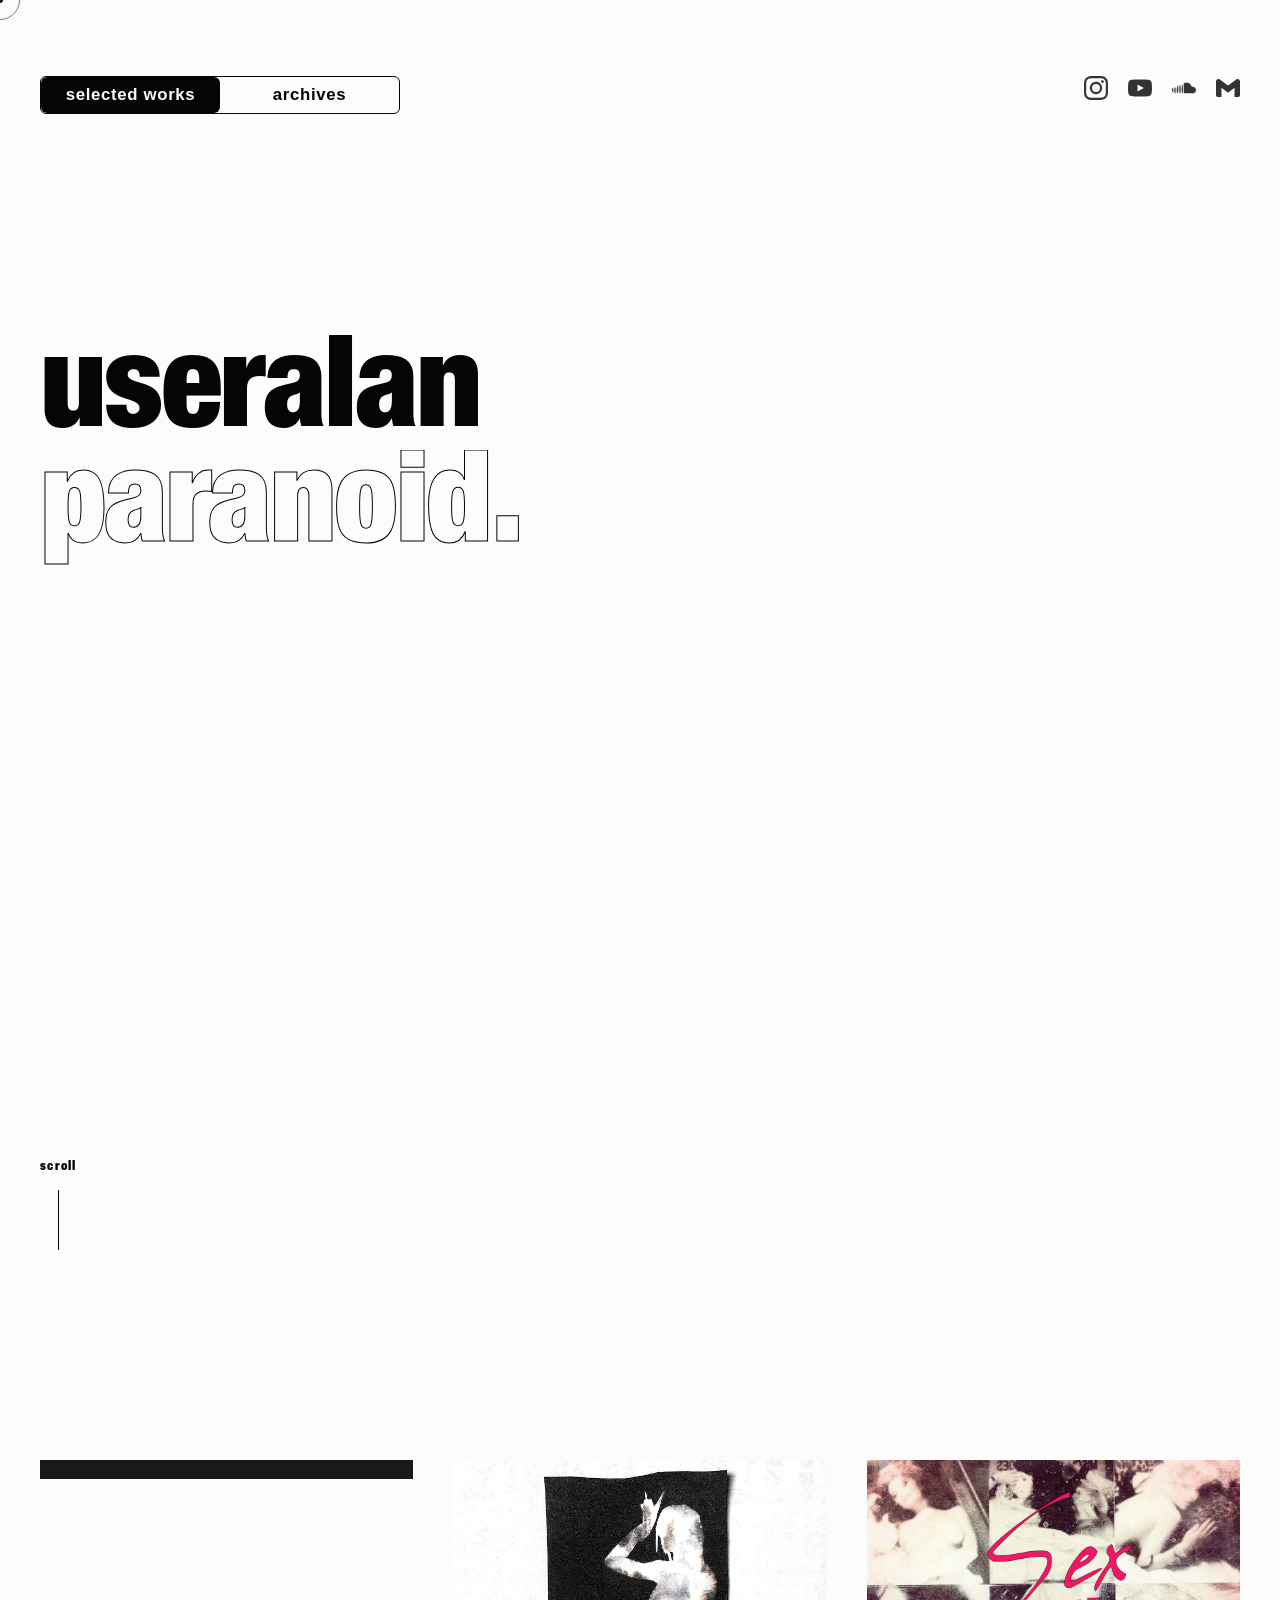
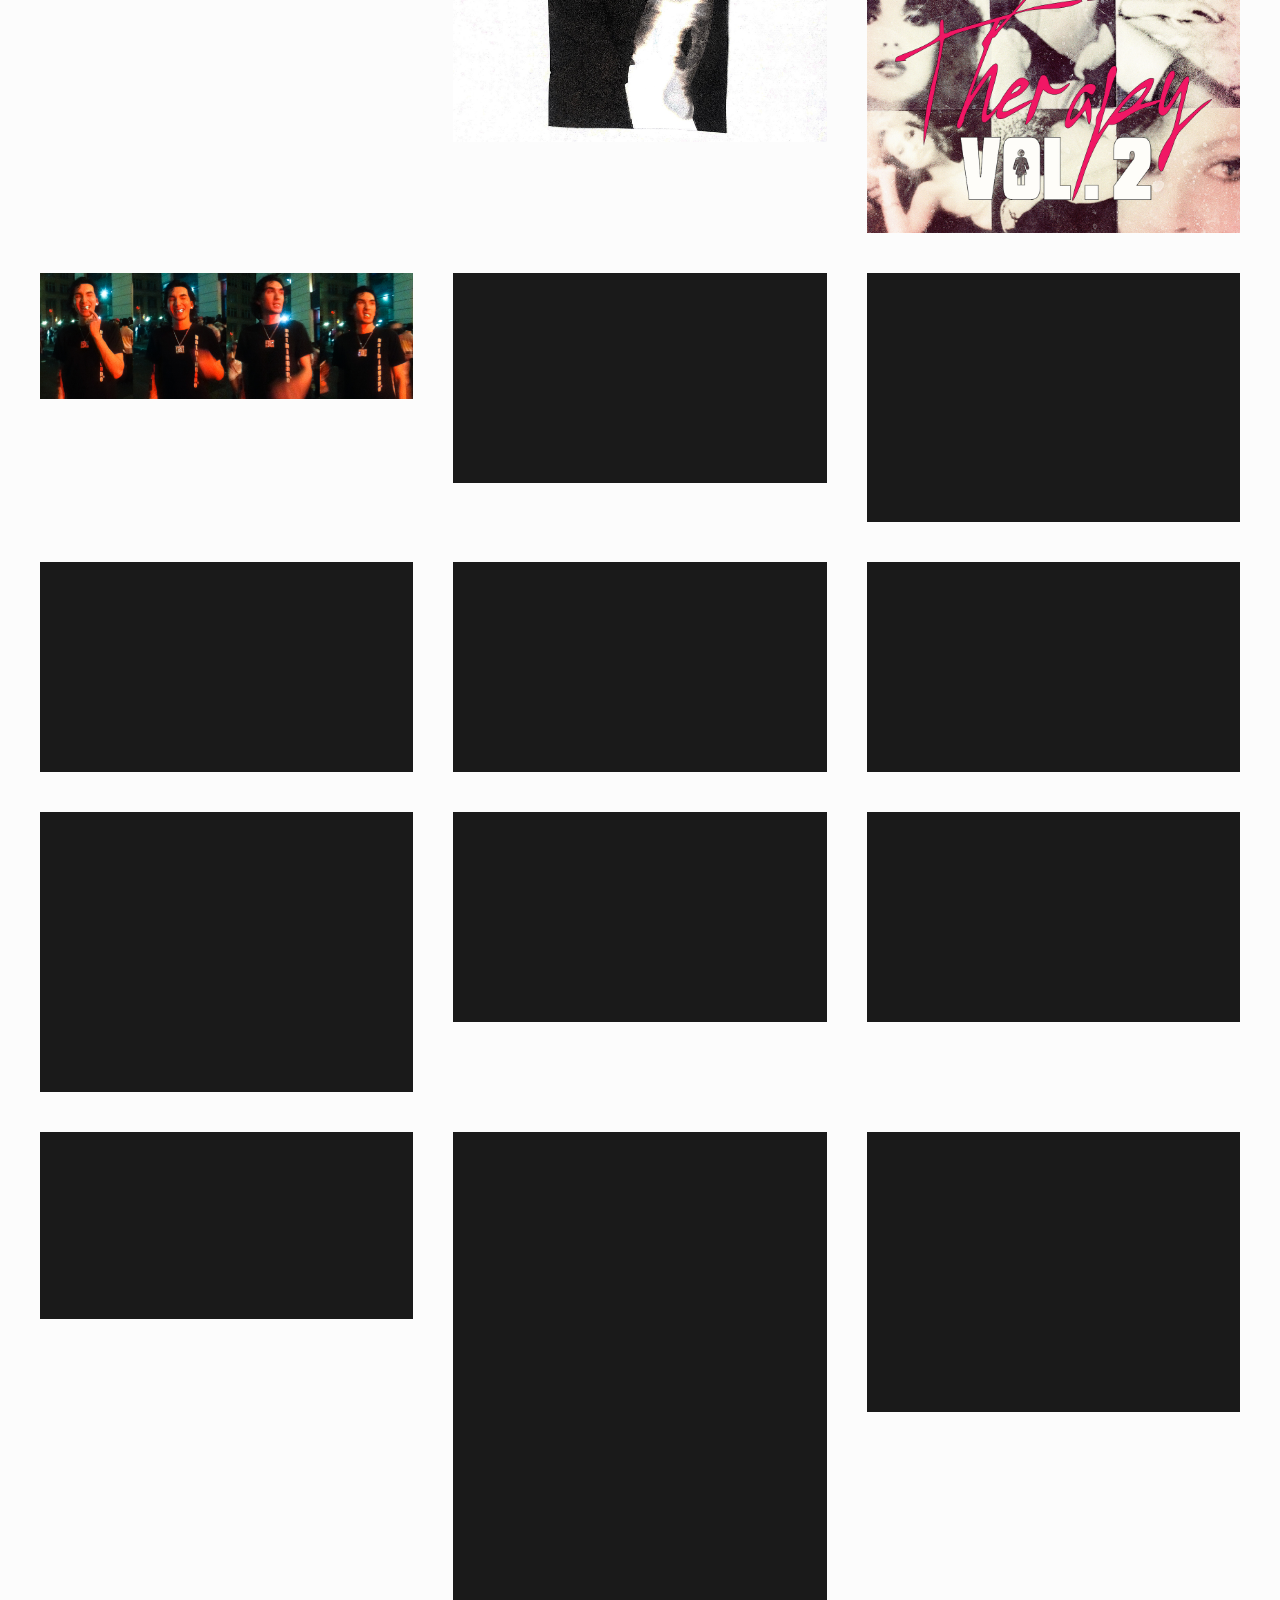
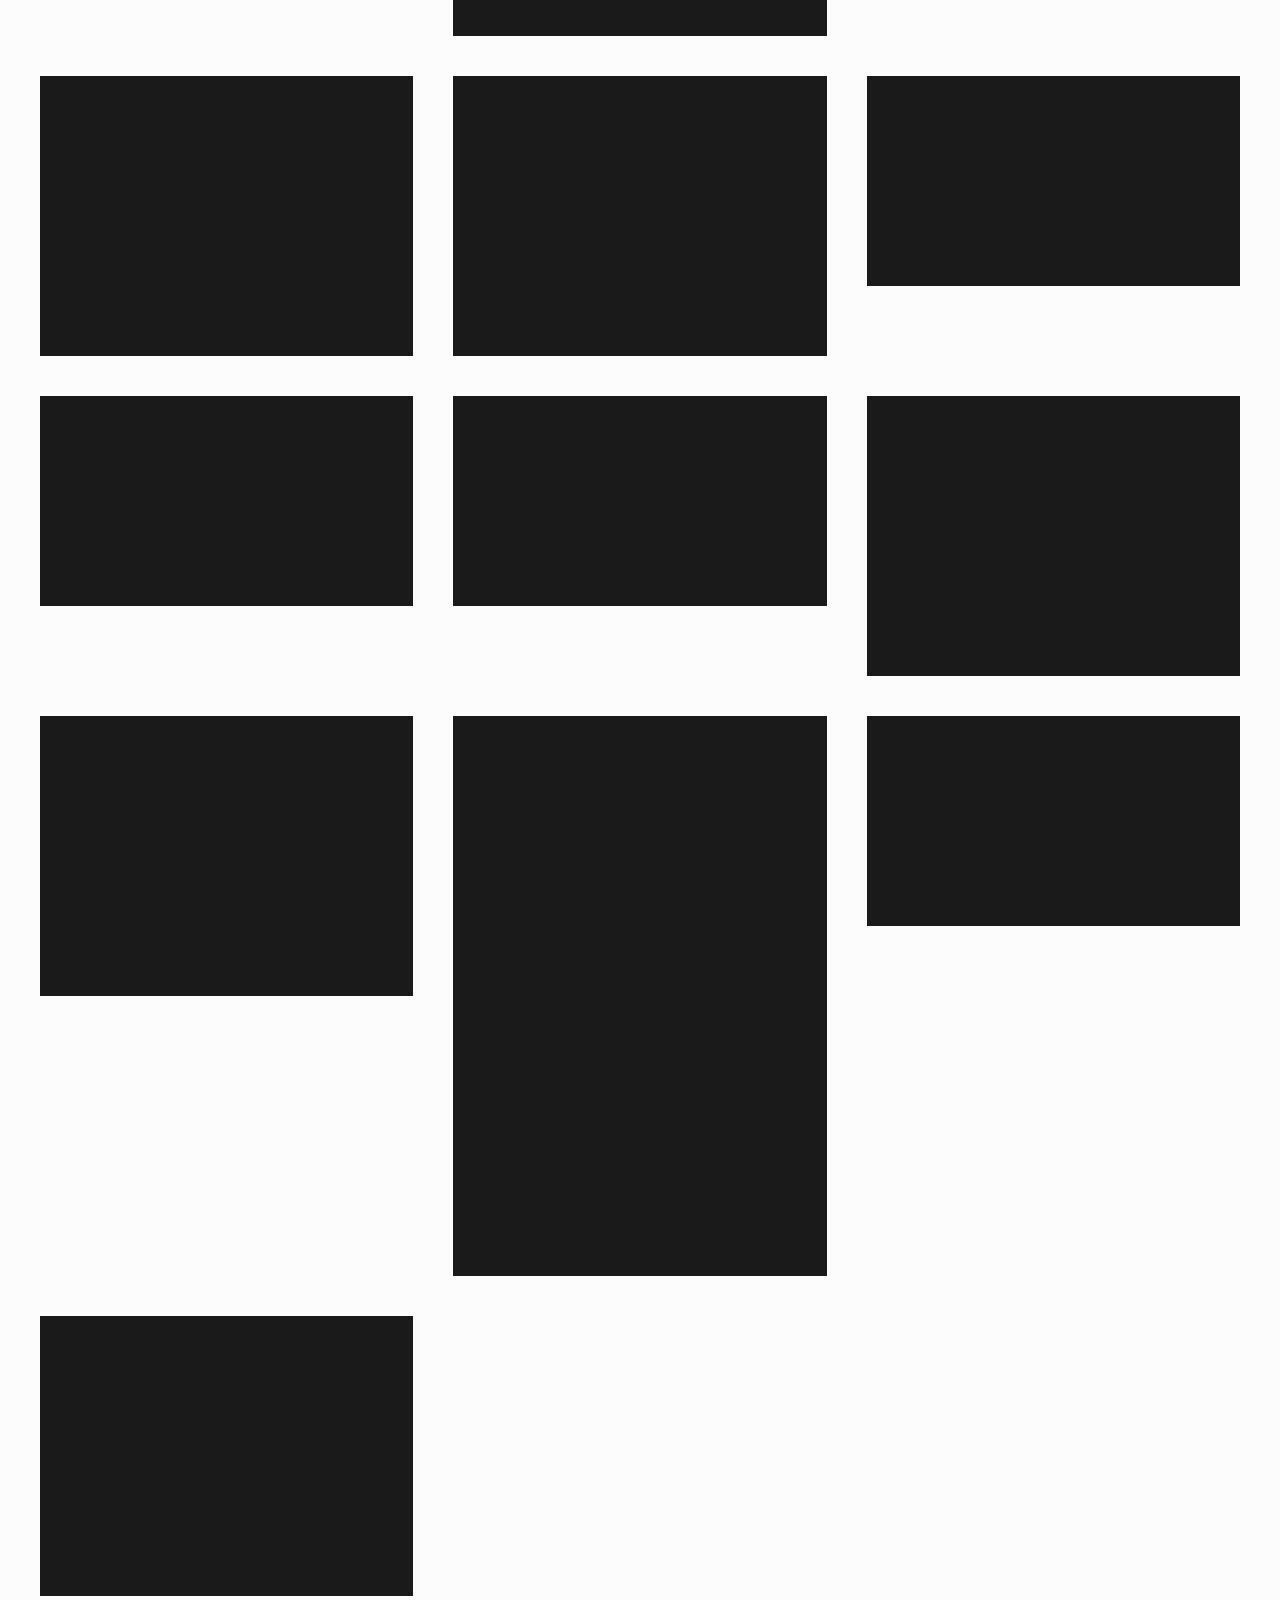
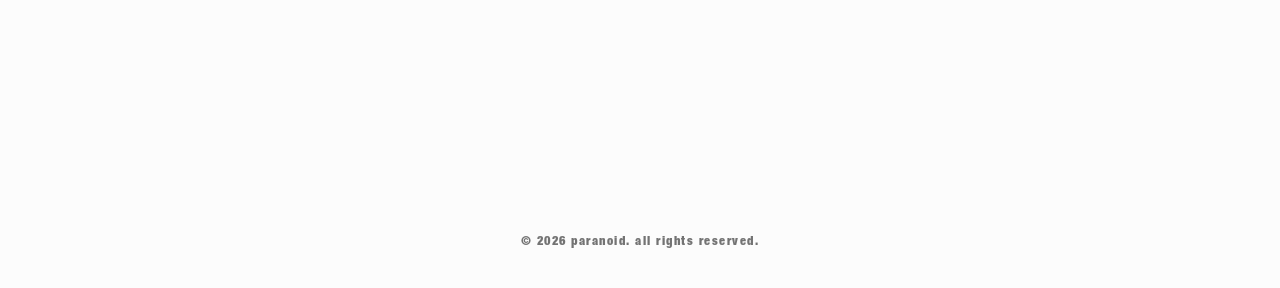
==== index.html @ 195043a7 "Update cover image" ====
<!DOCTYPE html>
<html lang="en">

<head>
    <meta charset="UTF-8">
    <meta name="viewport" content="width=device-width, initial-scale=1.0">
    <title>imsoparanoid</title>
    <meta name="description" content="Portfolio of useralan. Creative Company Paranoid. Directing & Cinematography.">
    <link rel="canonical" href="https://imsoparanoid.com/">
    <meta property="og:type" content="website">
    <meta property="og:url" content="https://imsoparanoid.com/">
    <meta property="og:title" content="imsoparanoid">
    <meta property="og:description" content="Portfolio of useralan. Creative Company Paranoid. Directing & Cinematography.">
    <meta property="og:image" content="https://imsoparanoid.com/assets/images/social-preview.png">
    <meta property="og:image:secure_url" content="https://imsoparanoid.com/assets/images/social-preview.png">
    <meta property="og:image:type" content="image/png">
    <meta property="og:image:width" content="1200">
    <meta property="og:image:height" content="630">
    <meta property="og:site_name" content="imsoparanoid">
    <meta name="twitter:card" content="summary_large_image">
    <meta name="twitter:title" content="imsoparanoid">
    <meta name="twitter:description" content="Portfolio of useralan. Creative Company Paranoid. Directing & Cinematography.">
    <meta name="twitter:image" content="https://imsoparanoid.com/assets/images/social-preview.png">
    <link rel="icon" type="image/png" href="assets/icons/favicon.png">

    <!-- Performance Preconnects -->
    <link rel="preconnect" href="https://www.youtube.com">
    <link rel="preconnect" href="https://s.ytimg.com">

    <!-- CSS -->
    <link rel="stylesheet" href="css/main.css?v=9">
    <link rel="stylesheet" href="css/grid.css?v=22">
    <link rel="stylesheet" href="css/components.css?v=16">
</head>

<body class="is-loading">
    <div class="cursor-dot"></div>
    <div class="cursor-outline"></div>

    <!-- Social Links (Top Right) -->
    <div class="social-links">
        <a href="https://www.instagram.com/useralaann/" target="_blank" rel="noopener noreferrer"
            aria-label="Instagram">
            <img src="assets/icons/instagram.svg" alt="Instagram">
        </a>
        <a href="https://www.youtube.com/@useralan" target="_blank" rel="noopener noreferrer" aria-label="YouTube">
            <img src="assets/icons/youtube.svg" alt="YouTube">
        </a>
        <a href="https://soundcloud.com/useralanonline" target="_blank" rel="noopener noreferrer"
            aria-label="SoundCloud">
            <img src="assets/icons/soundcloud.svg" alt="SoundCloud">
        </a>
        <a href="mailto:useralanonline@gmail.com" aria-label="Email">
            <img src="assets/icons/gmail.svg" alt="Email">
        </a>
    </div>

    <nav class="page-switch" aria-label="Page switch">
        <a class="is-active" href="index.html">selected works</a>
        <a href="archives.html">archives</a>
    </nav>

    <div id="app" class="spa-container">
        <!-- Single Page Content -->
        <main class="page view-home">
            <section class="hero-section">
                <div class="hero-content">
                    <h1 class="stark-headline hero-state-original hero-reveal" aria-label="useralan paranoid.">
                        <span class="hero-reveal-line" style="--reveal-delay: 0ms;">
                            <span class="hero-reveal-word">useralan</span>
                        </span><br><span class="hero-reveal-line" style="--reveal-delay: 95ms;">
                            <span class="hero-reveal-word outlined-text">paranoid.</span>
                        </span>
                    </h1>
                    <h1 class="stark-headline hero-state-scrolled" aria-hidden="true">
                        <span class="hero-reveal-line" style="--reveal-delay: 0ms;">
                            <span class="hero-reveal-word outlined-text">useralan</span>
                        </span><br><span class="hero-reveal-line" style="--reveal-delay: 95ms;">
                            <span class="hero-reveal-word">paranoid.</span>
                        </span>
                    </h1>
                </div>
                <!-- Scroll indicator points downwards exactly to where the gallery starts -->
                <div class="scroll-indicator">
                    <span>scroll</span>
                    <div class="line"></div>
                </div>
            </section>

            <!-- Directly embedded portfolio grid - NO ROUTING -->
            <section class="portfolio-section" style="padding-top: 10vh;">
                <div class="avant-garde-grid">
                    <!-- Super Wide (3:1 - 2:1) -->
                    <div class="grid-item">
                        <div class="media-container"><img src="assets/images/DOM.jpg" alt="DOM" loading="lazy"></div>
                    </div>
                    <div class="grid-item">
                        <div class="media-container"><img src="assets/images/banner.jpg" alt="Banner" loading="lazy">
                        </div>
                    </div>

                    <!-- Widescreen (16:9) -->
                    <div class="grid-item">
                        <div class="media-container">
                            <div class="iframe-wrapper">
                                <div class="youtube-player" data-video-id="CcMjt-MftwM"></div>
                            </div>
                        </div>
                    </div>
                    <div class="grid-item">
                        <div class="media-container">
                            <div class="iframe-wrapper">
                                <div class="youtube-player" data-video-id="E4wYedJArTs"></div>
                            </div>
                        </div>
                    </div>
                    <div class="grid-item">
                        <div class="media-container">
                            <div class="iframe-wrapper">
                                <div class="youtube-player" data-video-id="LZ3vtNFWe80"></div>
                            </div>
                        </div>
                    </div>
                    <div class="grid-item">
                        <div class="media-container">
                            <div class="iframe-wrapper">
                                <div class="youtube-player" data-video-id="Hz4quBedTrM"></div>
                            </div>
                        </div>
                    </div>

                    <div class="grid-item">
                        <div class="media-container">
                            <div class="iframe-wrapper">
                                <div class="youtube-player" data-video-id="-Nxxco2hg84"></div>
                            </div>
                        </div>
                    </div>
                    <div class="grid-item">
                        <div class="media-container">
                            <div class="iframe-wrapper">
                                <div class="youtube-player" data-video-id="XNOi3JwnqVU"></div>
                            </div>
                        </div>
                    </div>
                    <div class="grid-item">
                        <div class="media-container">
                            <div class="iframe-wrapper">
                                <div class="youtube-player" data-video-id="5CR7j_vcZos"></div>
                            </div>
                        </div>
                    </div>
                    <div class="grid-item">
                        <div class="media-container">
                            <div class="iframe-wrapper">
                                <div class="youtube-player" data-video-id="8odmQFJetTA"></div>
                            </div>
                        </div>
                    </div>
                    <div class="grid-item">
                        <div class="media-container"><img src="assets/images/fewfw.jpg" alt="fewfw" loading="lazy">
                        </div>
                    </div>
                    <div class="grid-item">
                        <div class="media-container"><img src="assets/images/hitaltfinal1440.jpg" alt="hitalt final"
                                loading="lazy"></div>
                    </div>
                    <div class="grid-item">
                        <div class="media-container"><img src="assets/images/rt34t.jpg" alt="rt34t" loading="lazy">
                        </div>
                    </div>
                    <div class="grid-item">
                        <div class="media-container"><img src="assets/images/ujhjkn.jpg" alt="ujhjkn" loading="lazy">
                        </div>
                    </div>

                    <!-- Standard Photography (3:2 - 4:3) -->
                    <div class="grid-item">
                        <div class="media-container"><img src="assets/images/mosh.jpg" alt="Mosh" loading="lazy"></div>
                    </div>
                    <div class="grid-item">
                        <div class="media-container"><img src="assets/images/2021-11-05 16.30.09.jpeg" alt="2021"
                                loading="lazy"></div>
                    </div>

                    <!-- 4:3 Block -->
                    <div class="grid-item">
                        <div class="media-container"><img src="assets/images/ban1.jpg" alt="ban1" loading="lazy"></div>
                    </div>
                    <div class="grid-item">
                        <div class="media-container"><img src="assets/images/lancey-altnotext.jpg" alt="lancey"
                                loading="lazy"></div>
                    </div>
                    <div class="grid-item">
                        <div class="media-container"><img src="assets/images/lancey2fix.jpg" alt="lancey2"
                                loading="lazy"></div>
                    </div>
                    <div class="grid-item">
                        <div class="media-container"><img src="assets/images/para.00_00_21_39.Still003.jpg" alt="para"
                                loading="lazy"></div>
                    </div>
                    <div class="grid-item">
                        <div class="media-container"><img src="assets/images/paranoid-final-still.jpg"
                                alt="paranoid final" loading="lazy"></div>
                    </div>

                    <!-- Square (1:1) -->
                    <div class="grid-item">
                        <div class="media-container"><img src="assets/images/finalsextherapycover.jpg" alt="cover"
                                loading="lazy"></div>
                    </div>
                    <div class="grid-item">
                        <div class="media-container"><img src="assets/images/lancey.jpg" alt="lancey"
                                loading="lazy"></div>
                    </div>
                    <div class="grid-item">
                        <div class="media-container"><img src="assets/images/cover.png" alt="final cover"
                                loading="lazy"></div>
                    </div>
                    <div class="grid-item">
                        <div class="media-container"><img src="assets/images/33.png" alt="selected work 33"
                                loading="lazy"></div>
                    </div>
                </div>
            </section>

            <footer class="site-footer">
                <p>&copy; 2026 paranoid. all rights reserved.</p>
            </footer>
        </main>

        <!-- Fullscreen Image Lightbox -->
        <div class="lightbox" id="imageLightbox">
            <button class="lightbox-close" aria-label="Close fullscreen image">close</button>
            <button class="lightbox-nav lightbox-prev" aria-label="Previous image">prev</button>
            <button class="lightbox-nav lightbox-next" aria-label="Next image">next</button>

            <div class="lightbox-content">
                <img src="" alt="Fullscreen image preview" id="lightboxImage">
                <div class="lightbox-video" id="lightboxVideoWrapper" aria-label="Fullscreen video preview">
                    <iframe id="lightboxVideo" title="Fullscreen video preview"
                        allow="autoplay; encrypted-media; picture-in-picture; fullscreen" allowfullscreen></iframe>
                </div>
            </div>
        </div>
    </div>

    <!-- JS -->
    <script src="js/main.js?v=18" defer></script>
</body>

</html>
---- css/main.css ----
/* ==========================================================================
   Global Variables & Reset
   ========================================================================== */

@font-face {
    font-family: 'HelveticaNeue BlackCond';
    src: url('../assets/fonts/Helvetica Neue 97 Black Condensed.otf') format('opentype');
    font-weight: 900;
    font-style: normal;
    font-display: swap;
}

:root {
    /* Monochrome Palette (Inverted) */
    --clr-black: #fcfcfc;
    --clr-white: #050505;
    --clr-grey-dark: #e0e0e0;
    --clr-grey-light: #1a1a1a;

    /* Typography */
    --font-primary: 'HelveticaNeue BlackCond', 'Helvetica Neue Black Condensed', 'Helvetica Neue', Helvetica, Arial, sans-serif;


    /* Spacing */
    --space-sm: 1rem;
    --space-md: 2.5rem;
    --space-lg: 5rem;
    --space-xl: 10rem;

    /* Transitions */
    --transition-fast: 0.2s cubic-bezier(0.16, 1, 0.3, 1);
    --transition-smooth: 0.6s cubic-bezier(0.16, 1, 0.3, 1);
    --transition-cinematic: 1.2s cubic-bezier(0.2, 0, 0, 1);
}

* {
    margin: 0;
    padding: 0;
    box-sizing: border-box;
}

/* Custom Cursor (hidden on touch) */
body {
    background-color: var(--clr-black);
    color: var(--clr-white);
    font-family: var(--font-primary);
    -webkit-font-smoothing: antialiased;
    -moz-osx-font-smoothing: grayscale;
    overflow-x: hidden;
    cursor: none;
    /* Custom cursor */
}

@media (hover: none) and (pointer: coarse) {
    body {
        cursor: auto;
    }
}

/* Typography Base */
h1,
h2,
h3,
h4,
h5,
h6 {
    font-weight: 700;
    line-height: 1.1;
    text-transform: lowercase;
    letter-spacing: -0.02em;
}

p {
    font-weight: 300;
    line-height: 1.6;
    letter-spacing: 0.01em;
}

a {
    color: inherit;
    text-decoration: none;
    cursor: none;
}

/* Selection */
::selection {
    background: var(--clr-white);
    color: var(--clr-black);
}

/* Utilities */
.stark-headline {
    font-size: clamp(3rem, 10vw, 12rem);
    line-height: 0.9;
}

.outlined-text {
    -webkit-text-fill-color: transparent;
    -webkit-text-stroke: 1px currentColor;
    color: inherit; /* Ensures currentColor takes from parent */
    transition: -webkit-text-fill-color 0.8s ease, -webkit-text-stroke 0.8s ease;
}

/* Custom Cursor Elements */
.cursor-dot,
.cursor-outline {
    position: fixed;
    top: 0;
    left: 0;
    border-radius: 50%;
    transform: translate(-50%, -50%);
    pointer-events: none;
    z-index: 9999;
}

.cursor-dot {
    width: 6px;
    height: 6px;
    background-color: var(--clr-white);
    transition: transform var(--transition-fast);
}

.cursor-outline {
    width: 40px;
    height: 40px;
    border: 1px solid rgba(5, 5, 5, 0.5);
    /* Semi-transparent black */
    transition: width var(--transition-fast), height var(--transition-fast), background-color var(--transition-fast);
}

.cursor-outline.hovering {
    width: 60px;
    height: 60px;
    background-color: rgba(5, 5, 5, 0.1);
    border-color: transparent;
}

.cursor-dot.video-hovering {
    background-color: #fcfcfc;
}

.cursor-outline.video-hovering {
    border-color: rgba(252, 252, 252, 0.8);
    background-color: rgba(252, 252, 252, 0.08);
}

@media (hover: none) and (pointer: coarse) {

    .cursor-dot,
    .cursor-outline {
        display: none;
    }
}
---- css/grid.css ----
/* ==========================================================================
   CSS Grid & Layout - Avant-Garde Structure
   ========================================================================== */

.page {
    width: 100vw;
    min-height: 100vh;
    padding: var(--space-md);
}

/* Even Grid Layout for Projects */
.avant-garde-grid {
    display: grid;
    grid-template-columns: 1fr;
    gap: var(--space-md);
    padding: var(--space-lg) 0;
}

@media (min-width: 768px) {
    .avant-garde-grid {
        grid-template-columns: repeat(2, 1fr);
        gap: var(--space-md);
        padding: var(--space-xl) 0;
        align-items: start;
    }
}

@media (min-width: 1200px) {
    .avant-garde-grid {
        grid-template-columns: repeat(3, 1fr);
    }
}

/* Ensure images fit within their grid cells while maintaining aspect ratios */
.grid-item {
    width: 100%;
    display: flex;
    align-items: flex-start;
    justify-content: center;
}


/* Hero Section */
.hero-section {
    min-height: 130vh;
    display: flex;
    flex-direction: column;
    justify-content: flex-start;
    position: relative;
}

.hero-content {
    z-index: 10;
    width: max-content;
    position: sticky; /* Context for absolute positioning of children */
    top: 50%;
    transform: translateY(-50%);
    --hero-scroll-progress: 0;
}

.hero-state-original {
    opacity: calc(1 - var(--hero-scroll-progress));
    will-change: opacity;
}

.hero-state-scrolled {
    position: absolute;
    top: 0;
    left: 0;
    opacity: var(--hero-scroll-progress);
    will-change: opacity;
}

.hero-reveal-line {
    display: inline-block;
    overflow: hidden;
    vertical-align: bottom;
    padding-bottom: 0.18em;
    margin-bottom: -0.18em;
}

.hero-reveal-word {
    display: inline-block;
    transform: translateY(112%);
    will-change: transform;
}

.hero-content.is-hero-revealed .hero-reveal-word {
    animation: heroMaskedReveal 0.9s cubic-bezier(0.16, 1, 0.3, 1) var(--reveal-delay, 0ms) both;
}

@keyframes heroMaskedReveal {
    from {
        transform: translateY(112%);
    }

    to {
        transform: translateY(0);
    }
}

@media (prefers-reduced-motion: reduce) {
    .hero-reveal-word {
        transform: translateY(0);
    }

    .hero-content.is-hero-revealed .hero-reveal-word {
        animation: none;
    }

}

.scroll-indicator {
    position: absolute;
    bottom: -2.5rem;
    left: 0;
    display: flex;
    flex-direction: column;
    align-items: center;
    gap: 1rem;
    font-size: 0.8rem;
    text-transform: lowercase;
    letter-spacing: 0.1em;
}

.scroll-indicator .line {
    width: 1px;
    height: 60px;
    background: var(--clr-white);
    transform-origin: top;
    animation: scrollLine 2s cubic-bezier(0.16, 1, 0.3, 1) infinite;
}

@media (max-width: 767px) {
    .scroll-indicator {
        display: none;
    }
}

@keyframes scrollLine {
    0% {
        transform: scaleY(0);
        transform-origin: top;
    }

    50% {
        transform: scaleY(1);
        transform-origin: top;
    }

    50.1% {
        transform: scaleY(1);
        transform-origin: bottom;
    }

    100% {
        transform: scaleY(0);
        transform-origin: bottom;
    }
}
---- css/components.css ----
/* ==========================================================================
   Components: Media Elements & Interactive Modules
   ========================================================================== */

/* Social Links */
.social-links {
    position: absolute;
    top: calc(60px + 1rem);
    /* Match the height of the 60px scroll line + gap */
    right: var(--space-md);
    display: flex;
    gap: 1.25rem;
    z-index: 100;
}

.social-links a {
    display: block;
    width: 20px;
    height: 20px;
    opacity: 0.8;
    transition: opacity var(--transition-fast), transform var(--transition-fast);
}

.social-links a:hover {
    opacity: 1;
    transform: scale(1.1);
}

.social-links img {
    width: 100%;
    height: 100%;
    display: block;
}

@media (min-width: 768px) {
    .social-links {
        top: calc(60px + 1rem);
        right: var(--space-md);
        gap: 1.25rem;
    }

    .social-links a {
        width: 24px;
        height: 24px;
    }
}

.page-switch {
    position: absolute;
    top: calc(60px + 1rem);
    left: var(--space-md);
    z-index: 100;
    display: grid;
    grid-template-columns: 1fr 1fr;
    width: min(72vw, 360px);
    border: 1px solid currentColor;
    border-radius: 6px;
    color: var(--clr-white);
    font-family: 'Helvetica Neue', Helvetica, Arial, sans-serif;
    font-weight: 700;
    font-size: clamp(0.82rem, 2.2vw, 1.05rem);
    letter-spacing: 0.04em;
    line-height: 1.1;
    text-transform: lowercase;
    isolation: isolate;
    position: absolute;
    overflow: hidden;
}

.page-switch::before {
    content: '';
    position: absolute;
    top: 0;
    bottom: 0;
    left: 0;
    width: 50%;
    background: var(--clr-white);
    border-radius: inherit;
    z-index: -1;
    transition: transform var(--transition-smooth);
}

.page-switch.is-archives::before,
.page-switch.is-switching-to-archives::before {
    transform: translateX(100%);
}

.page-switch.is-switching-to-selected::before {
    transform: translateX(0);
}

.page-switch a {
    display: flex;
    align-items: center;
    justify-content: center;
    min-height: 34px;
    padding: 0.55rem 0.75rem;
    color: var(--clr-white);
    text-align: center;
    transition: color var(--transition-fast), opacity var(--transition-fast);
}

.page-switch a:hover {
    opacity: 0.72;
}

.page-switch a.is-active {
    color: var(--clr-black);
}

@media (max-width: 767px) {
    .social-links {
        top: calc(60px + 0.75rem);
        right: var(--space-sm);
        gap: 0.65rem;
    }

    .social-links a {
        width: 17px;
        height: 17px;
    }

    .page-switch {
        top: calc(60px + 0.75rem);
        left: var(--space-sm);
        width: min(56vw, 220px);
        font-size: 0.68rem;
    }

    .page-switch a {
        min-height: 28px;
        padding: 0.42rem 0.42rem;
    }
}

.empty-page {
    min-height: calc(100vh - (var(--space-md) * 2));
}

.archive-section {
    padding-top: 22vh;
}

.archive-grid {
    columns: 1;
    column-gap: var(--space-md);
}

.archive-item {
    break-inside: avoid;
    margin: 0 0 var(--space-md);
}

.archive-item .media-container {
    aspect-ratio: 20 / 27;
}

.archive-item .media-container img {
    opacity: 1;
    transform: none;
}

@media (min-width: 768px) {
    .archive-grid {
        columns: 2;
    }
}

@media (min-width: 1200px) {
    .archive-grid {
        columns: 3;
    }
}

/* Media Containers (Lazy Loading Images & Video) */
.media-container {
    width: 100%;
    position: relative;
    overflow: hidden;
    background-color: var(--clr-grey-light);
}

.media-container img,
.media-container video,
.media-container iframe {
    width: 100%;
    height: auto;
    object-fit: cover;
    display: block;
    transform: scale(1.05);
    /* Slight scale for parallax/reveal effect */
    transition: transform var(--transition-cinematic), opacity var(--transition-smooth);
    opacity: 0;
}

.media-container.is-loaded img,
.media-container.is-loaded video,
.media-container.is-loaded iframe {
    opacity: 1;
    transform: scale(1);
}

.media-container.is-loaded:hover img,
.media-container.is-loaded:hover video {
    transform: scale(1.08);
}

.media-container.is-loaded:hover iframe {
    transform: scale(1.04);
}

.iframe-wrapper {
    position: relative;
    width: 100%;
    padding-bottom: 56.25%;
    /* 16:9 Aspect Ratio */
    height: 0;
    cursor: zoom-in;
}

.iframe-wrapper iframe {
    position: absolute;
    top: 0;
    left: 0;
    width: 100% !important;
    height: 100% !important;
    border: 0;
    pointer-events: none;
    /* Blocks native YouTube clicking/pausing/UI overlays completely */
}

/* Fullscreen Image Lightbox */
.lightbox {
    position: fixed;
    top: 0;
    left: 0;
    width: 100vw;
    height: 100vh;
    background-color: rgba(5, 5, 5, 0.95);
    z-index: 1000;
    display: flex;
    justify-content: center;
    align-items: center;
    opacity: 0;
    visibility: hidden;
    transition: opacity var(--transition-smooth), visibility var(--transition-smooth);
    cursor: zoom-out;
    /* Indicate it can be closed by clicking */
    --lightbox-control-color: #fcfcfc;
}

.lightbox.is-active {
    opacity: 1;
    visibility: visible;
}

.lightbox-content {
    max-width: 90vw;
    max-height: 90vh;
    position: relative;
    transform: scale(0.95);
    transition: transform var(--transition-smooth);
}

.lightbox.is-active .lightbox-content {
    transform: scale(1);
}

.lightbox-content img {
    max-width: 100%;
    max-height: 90vh;
    object-fit: contain;
    display: block;
    box-shadow: 0 10px 40px rgba(0, 0, 0, 0.5);
}

.lightbox-content.is-video {
    width: min(90vw, 1200px);
    aspect-ratio: 16 / 9;
    max-height: 82vh;
}

.lightbox-content.is-video img {
    display: none;
}

.lightbox-video {
    display: none;
    width: 100%;
    height: 100%;
    box-shadow: 0 10px 40px rgba(0, 0, 0, 0.5);
}

.lightbox-content.is-video .lightbox-video {
    display: block;
}

.lightbox-video iframe {
    width: 100%;
    height: 100%;
    border: 0;
    display: block;
}

/* Lightbox Close Button */
.lightbox-close {
    position: absolute;
    top: var(--space-md);
    right: var(--space-md);
    background: transparent;
    border: none;
    color: var(--lightbox-control-color);
    font-family: inherit;
    font-size: 1rem;
    text-transform: lowercase;
    letter-spacing: 0.1em;
    cursor: none;
    /* Keep custom cursor interaction */
    z-index: 1001;
    padding: 0.5rem;
    opacity: 0.7;
    transition: opacity var(--transition-fast);
}

.lightbox-close:hover {
    opacity: 1;
}

.lightbox-close:focus-visible,
.lightbox-nav:focus-visible {
    outline: 1px solid var(--lightbox-control-color);
    outline-offset: 4px;
}

/* Make gallery images look clickable */
.media-container img {
    cursor: zoom-in;
    transition: filter var(--transition-fast), transform var(--transition-cinematic);
}

.media-container img:hover {
    filter: brightness(0.9);
}

.site-footer {
    padding: var(--space-lg) 0 0;
    text-align: center;
}

.site-footer p {
    color: var(--clr-white);
    font-size: 0.78rem;
    font-weight: 300;
    letter-spacing: 0.12em;
    line-height: 1;
    opacity: 0.55;
    text-transform: lowercase;
}

/* Lightbox Navigation */
.lightbox-nav {
    position: absolute;
    top: 50%;
    transform: translateY(-50%);
    background: transparent;
    border: none;
    cursor: none;
    z-index: 1001;
    padding: 1.5rem;
    opacity: 0.5;
    transition: opacity var(--transition-fast), transform var(--transition-fast);

    /* Hide the screen reader text visually */
    color: transparent;
}

/* Draw sleek geometric arrows using CSS borders */
.lightbox-nav::before {
    content: '';
    display: block;
    width: 20px;
    height: 20px;
    border: 4px solid var(--lightbox-control-color);
    border-top: none;
    border-right: none;
}

.lightbox-prev {
    left: var(--space-md);
}

.lightbox-prev::before {
    transform: rotate(45deg);
}

.lightbox-next {
    right: var(--space-md);
}

.lightbox-next::before {
    transform: rotate(-135deg);
}

.lightbox-nav:hover {
    opacity: 1;
    transform: translateY(-50%) scale(1.1);
}
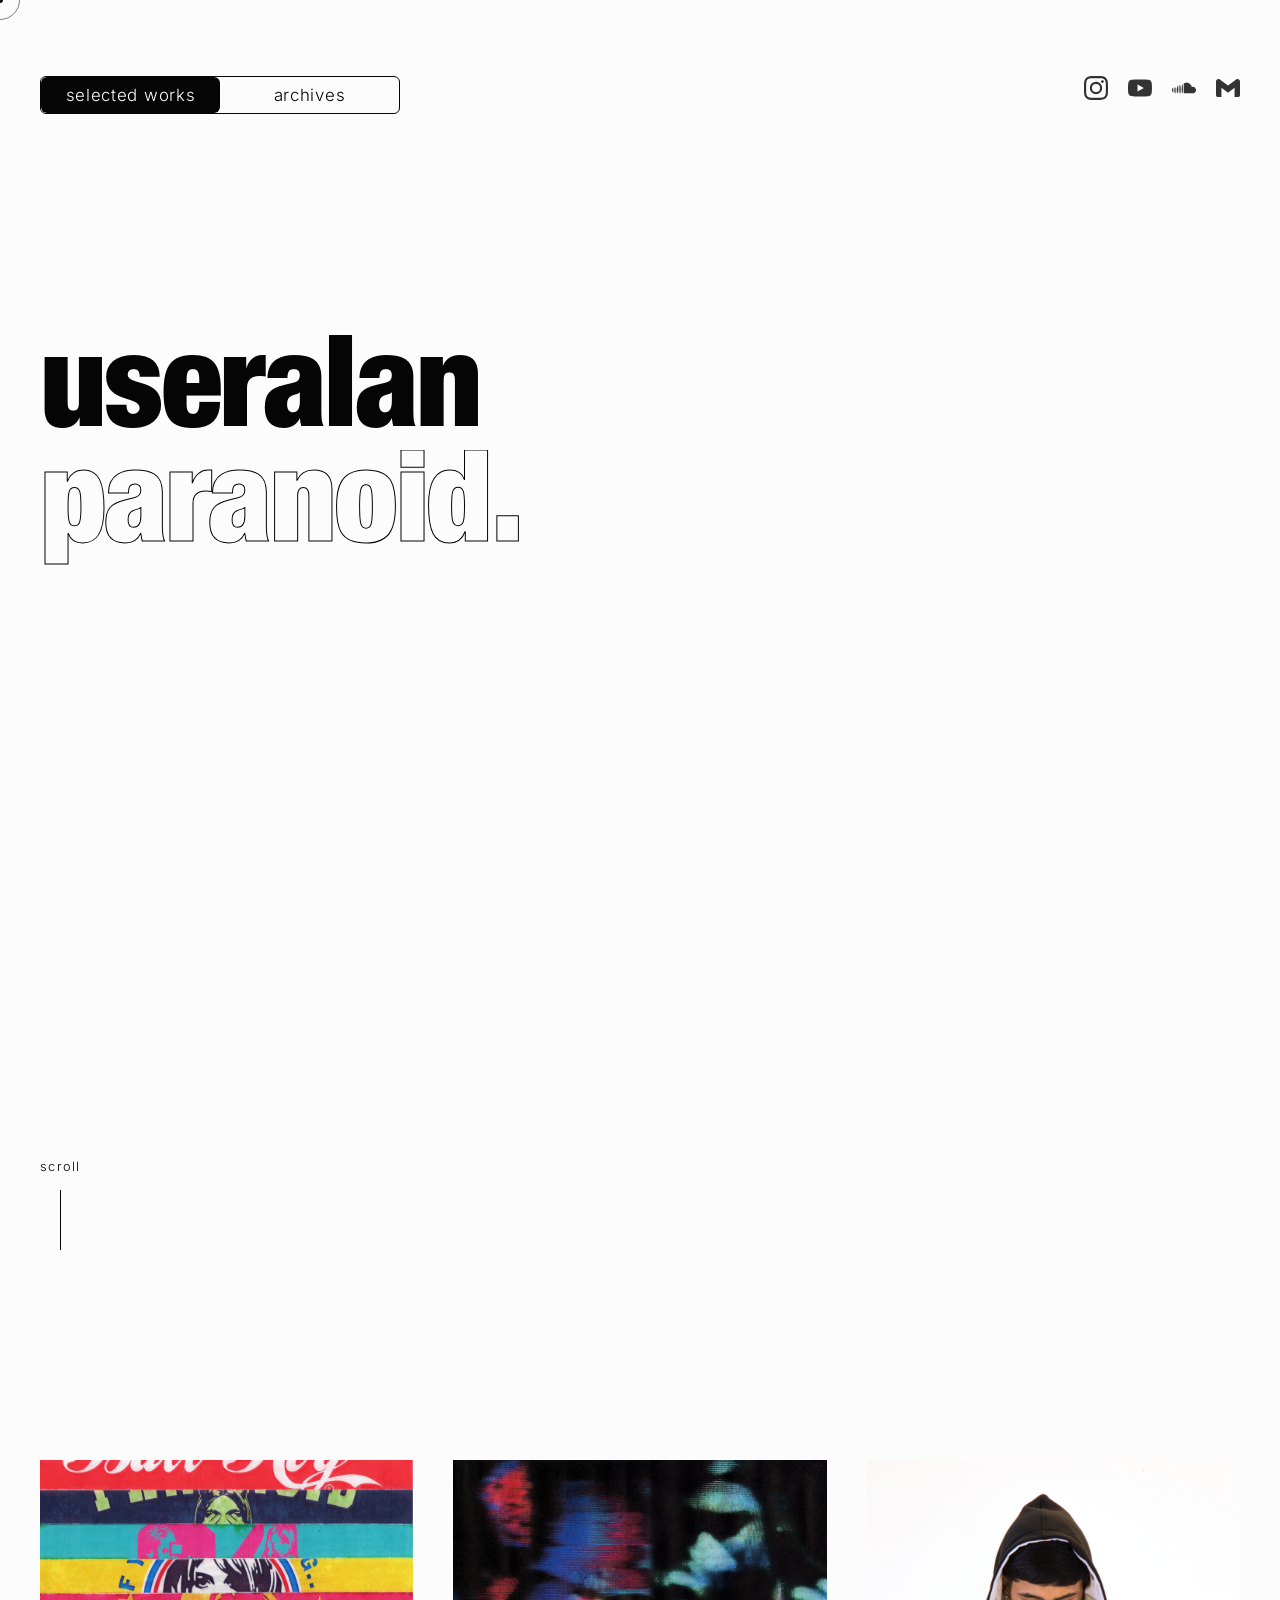
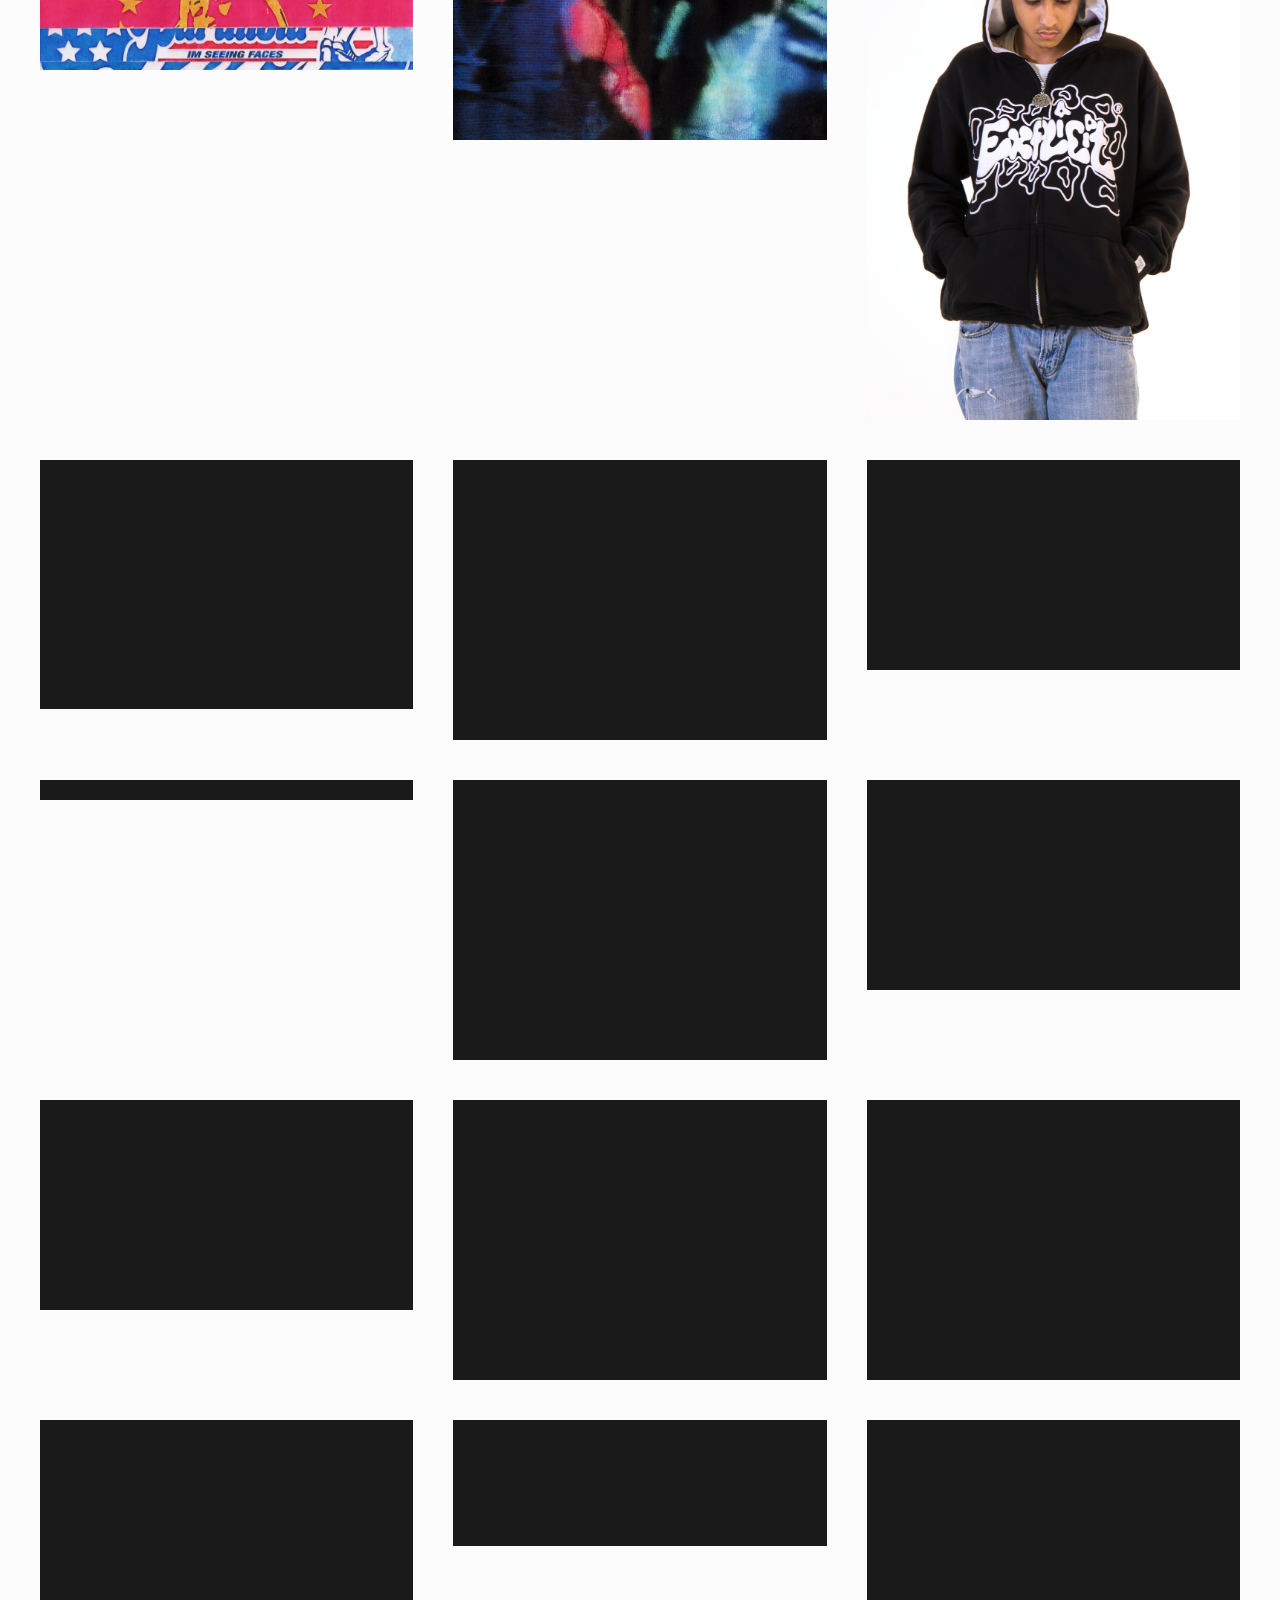
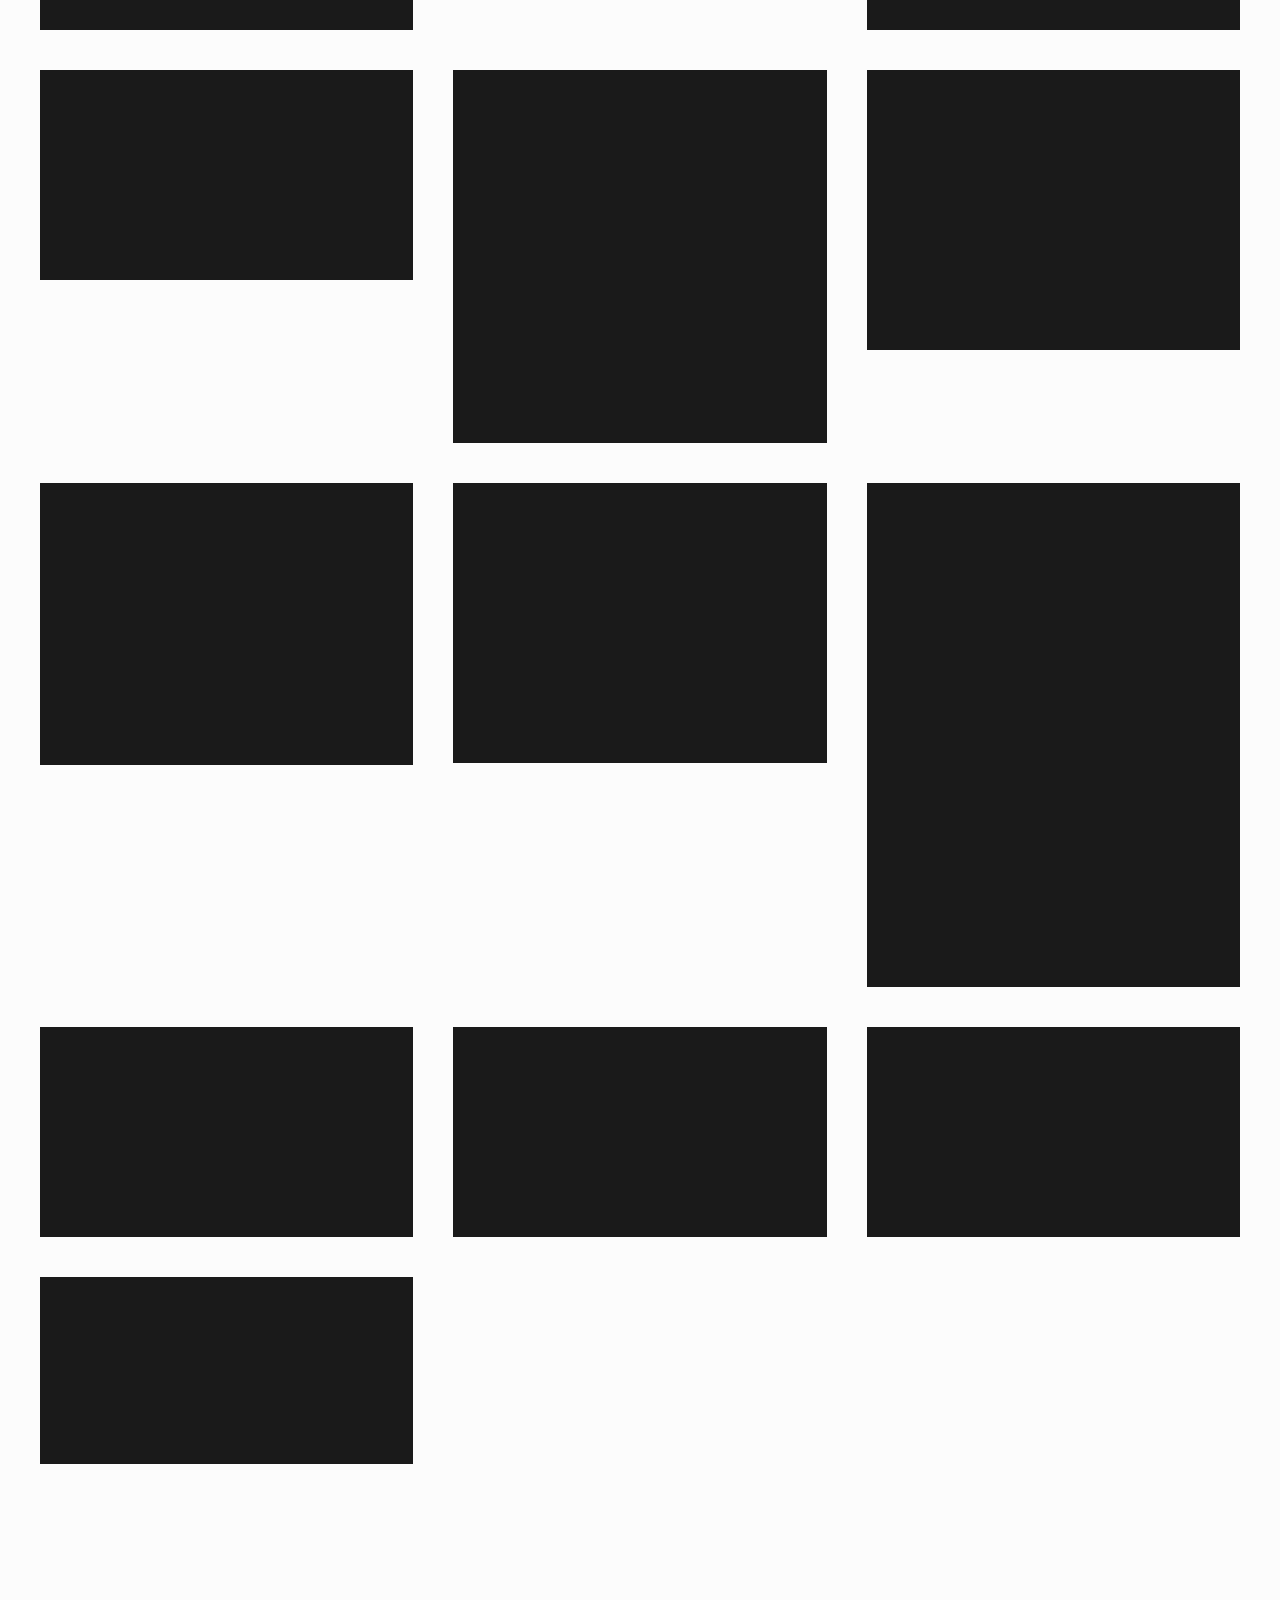
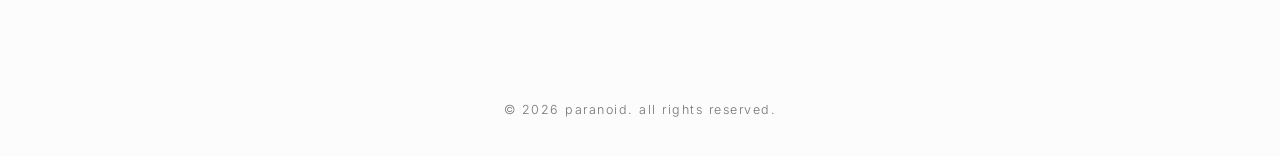
==== commit c82743b4: "Use light sans-serif typography while preserving hero headline" ====
--- a/index.html
+++ b/index.html
@@ -28,9 +28,9 @@
     <link rel="preconnect" href="https://s.ytimg.com">
 
     <!-- CSS -->
-    <link rel="stylesheet" href="css/main.css?v=9">
+    <link rel="stylesheet" href="css/main.css?v=10">
     <link rel="stylesheet" href="css/grid.css?v=22">
-    <link rel="stylesheet" href="css/components.css?v=16">
+    <link rel="stylesheet" href="css/components.css?v=17">
 </head>
 
 <body class="is-loading">
--- a/css/main.css
+++ b/css/main.css
@@ -10,6 +10,14 @@
     font-display: swap;
 }
 
+@font-face {
+    font-family: 'Inter Light';
+    src: url('../assets/fonts/Inter-Light.woff2') format('woff2');
+    font-weight: 300;
+    font-style: normal;
+    font-display: swap;
+}
+
 :root {
     /* Monochrome Palette (Inverted) */
     --clr-black: #fcfcfc;
@@ -18,7 +26,8 @@
     --clr-grey-light: #1a1a1a;
 
     /* Typography */
-    --font-primary: 'HelveticaNeue BlackCond', 'Helvetica Neue Black Condensed', 'Helvetica Neue', Helvetica, Arial, sans-serif;
+    --font-primary: 'Inter Light', 'Helvetica Neue', Helvetica, Arial, sans-serif;
+    --font-headline: 'HelveticaNeue BlackCond', 'Helvetica Neue Black Condensed', 'Helvetica Neue', Helvetica, Arial, sans-serif;
 
 
     /* Spacing */
@@ -44,6 +53,7 @@
     background-color: var(--clr-black);
     color: var(--clr-white);
     font-family: var(--font-primary);
+    font-weight: 300;
     -webkit-font-smoothing: antialiased;
     -moz-osx-font-smoothing: grayscale;
     overflow-x: hidden;
@@ -64,7 +74,7 @@
 h4,
 h5,
 h6 {
-    font-weight: 700;
+    font-weight: 300;
     line-height: 1.1;
     text-transform: lowercase;
     letter-spacing: -0.02em;
@@ -90,6 +100,8 @@
 
 /* Utilities */
 .stark-headline {
+    font-family: var(--font-headline);
+    font-weight: 700;
     font-size: clamp(3rem, 10vw, 12rem);
     line-height: 0.9;
 }
@@ -151,3 +163,12 @@
         display: none;
     }
 }
+
+/* Form controls use the same light typography as surrounding text. */
+button,
+input,
+select,
+textarea {
+    font-family: inherit;
+    font-weight: 300;
+}
--- a/css/components.css
+++ b/css/components.css
@@ -56,8 +56,8 @@
     border: 1px solid currentColor;
     border-radius: 6px;
     color: var(--clr-white);
-    font-family: 'Helvetica Neue', Helvetica, Arial, sans-serif;
-    font-weight: 700;
+    font-family: var(--font-primary);
+    font-weight: 300;
     font-size: clamp(0.82rem, 2.2vw, 1.05rem);
     letter-spacing: 0.04em;
     line-height: 1.1;
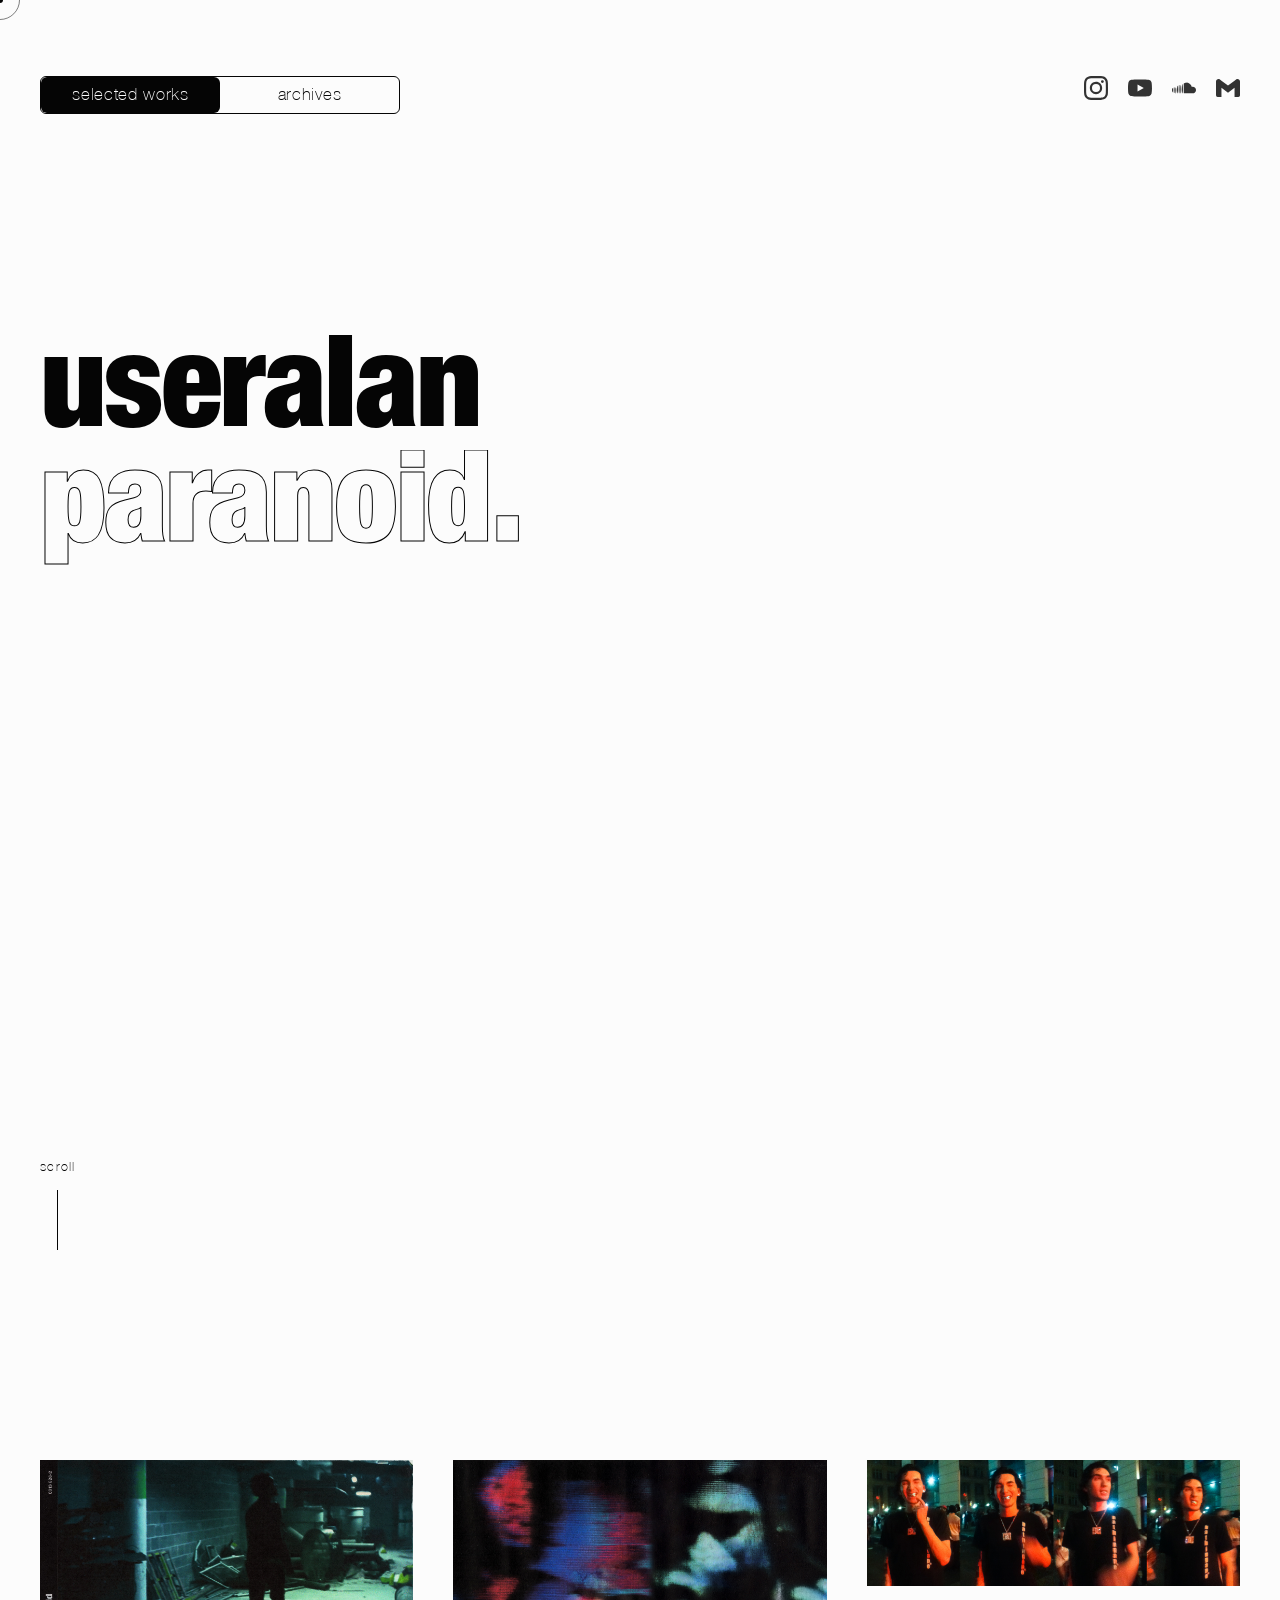
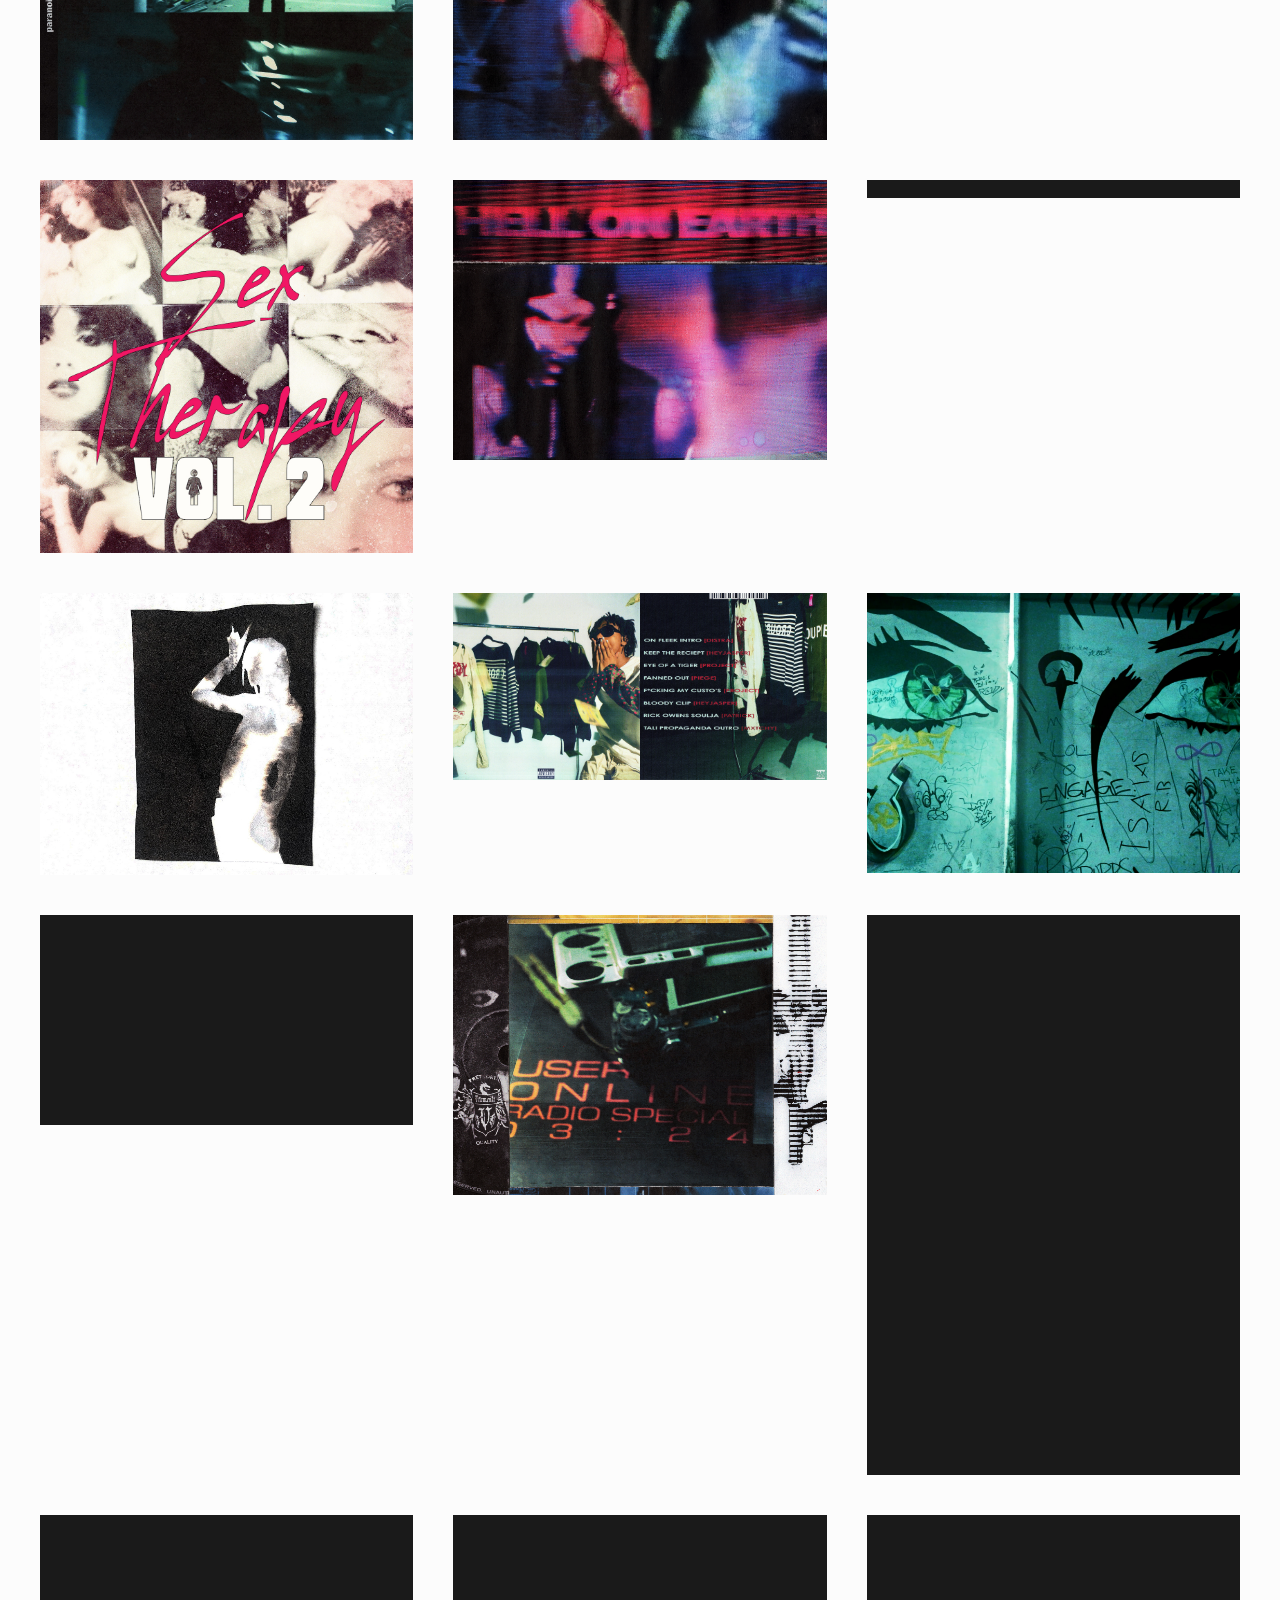
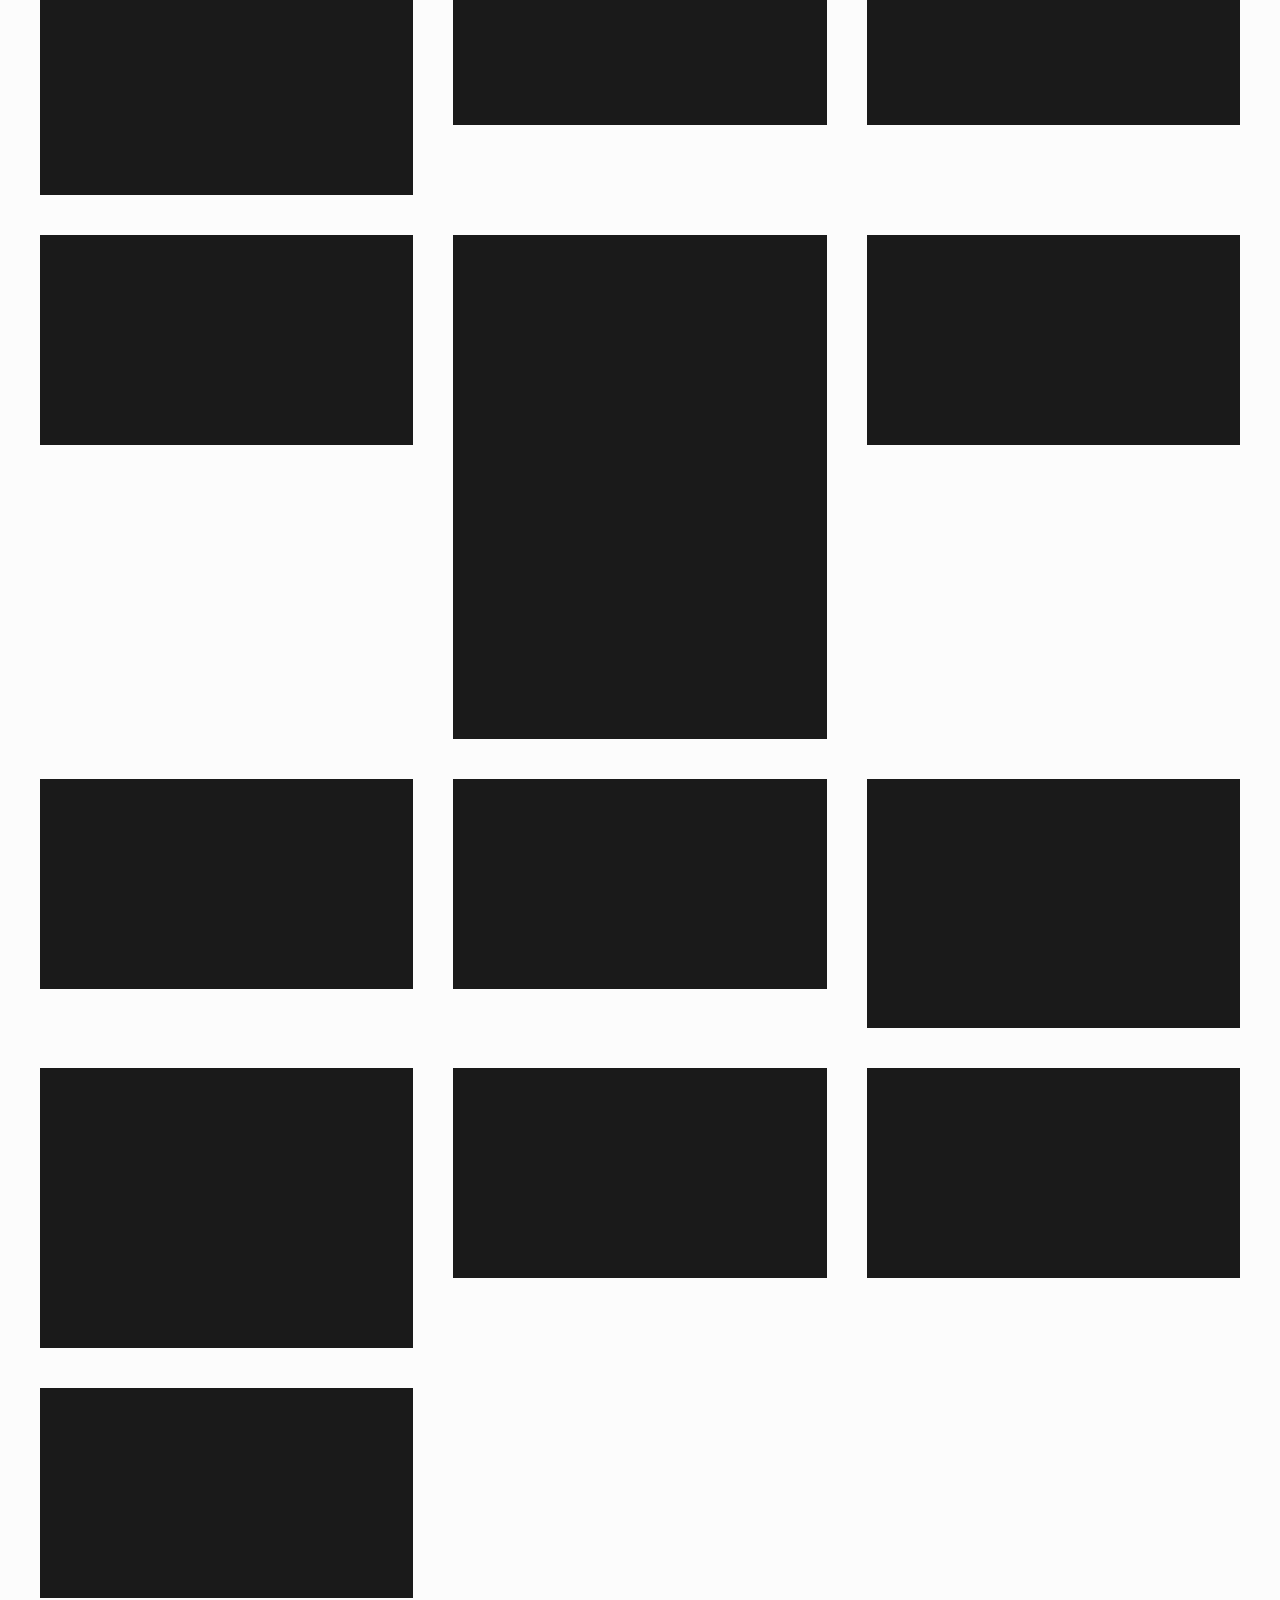
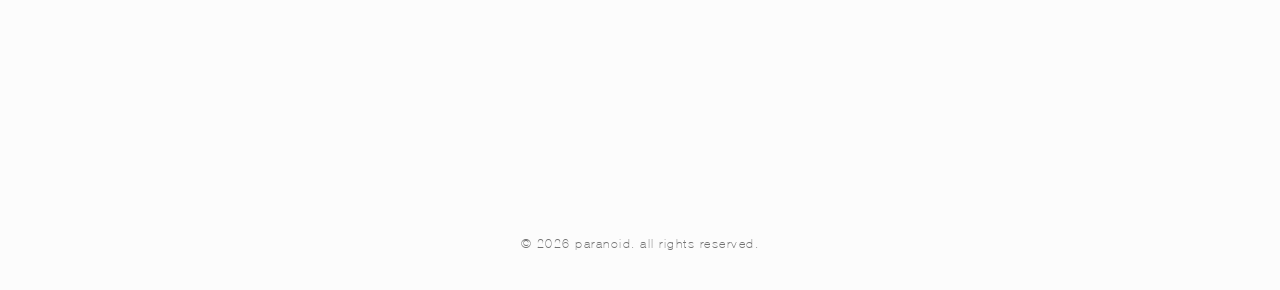
==== commit 328f3e68: "Use supplied Helvetica Neue Thin font for supporting text" ====
--- a/index.html
+++ b/index.html
@@ -28,9 +28,9 @@
     <link rel="preconnect" href="https://s.ytimg.com">
 
     <!-- CSS -->
-    <link rel="stylesheet" href="css/main.css?v=10">
+    <link rel="stylesheet" href="css/main.css?v=11">
     <link rel="stylesheet" href="css/grid.css?v=22">
-    <link rel="stylesheet" href="css/components.css?v=17">
+    <link rel="stylesheet" href="css/components.css?v=18">
 </head>
 
 <body class="is-loading">
--- a/css/main.css
+++ b/css/main.css
@@ -11,9 +11,9 @@
 }
 
 @font-face {
-    font-family: 'Inter Light';
-    src: url('../assets/fonts/Inter-Light.woff2') format('woff2');
-    font-weight: 300;
+    font-family: 'HelveticaNeue Thin';
+    src: url('../assets/fonts/HelveticaNeue Thin.ttf') format('truetype');
+    font-weight: 100;
     font-style: normal;
     font-display: swap;
 }
@@ -26,7 +26,7 @@
     --clr-grey-light: #1a1a1a;
 
     /* Typography */
-    --font-primary: 'Inter Light', 'Helvetica Neue', Helvetica, Arial, sans-serif;
+    --font-primary: 'HelveticaNeue Thin', 'Helvetica Neue', Helvetica, Arial, sans-serif;
     --font-headline: 'HelveticaNeue BlackCond', 'Helvetica Neue Black Condensed', 'Helvetica Neue', Helvetica, Arial, sans-serif;
 
 
@@ -53,7 +53,7 @@
     background-color: var(--clr-black);
     color: var(--clr-white);
     font-family: var(--font-primary);
-    font-weight: 300;
+    font-weight: 100;
     -webkit-font-smoothing: antialiased;
     -moz-osx-font-smoothing: grayscale;
     overflow-x: hidden;
@@ -74,14 +74,14 @@
 h4,
 h5,
 h6 {
-    font-weight: 300;
+    font-weight: 100;
     line-height: 1.1;
     text-transform: lowercase;
     letter-spacing: -0.02em;
 }
 
 p {
-    font-weight: 300;
+    font-weight: 100;
     line-height: 1.6;
     letter-spacing: 0.01em;
 }
@@ -170,5 +170,5 @@
 select,
 textarea {
     font-family: inherit;
-    font-weight: 300;
+    font-weight: 100;
 }
--- a/css/components.css
+++ b/css/components.css
@@ -57,7 +57,7 @@
     border-radius: 6px;
     color: var(--clr-white);
     font-family: var(--font-primary);
-    font-weight: 300;
+    font-weight: 100;
     font-size: clamp(0.82rem, 2.2vw, 1.05rem);
     letter-spacing: 0.04em;
     line-height: 1.1;
@@ -350,7 +350,7 @@
 .site-footer p {
     color: var(--clr-white);
     font-size: 0.78rem;
-    font-weight: 300;
+    font-weight: 100;
     letter-spacing: 0.12em;
     line-height: 1;
     opacity: 0.55;
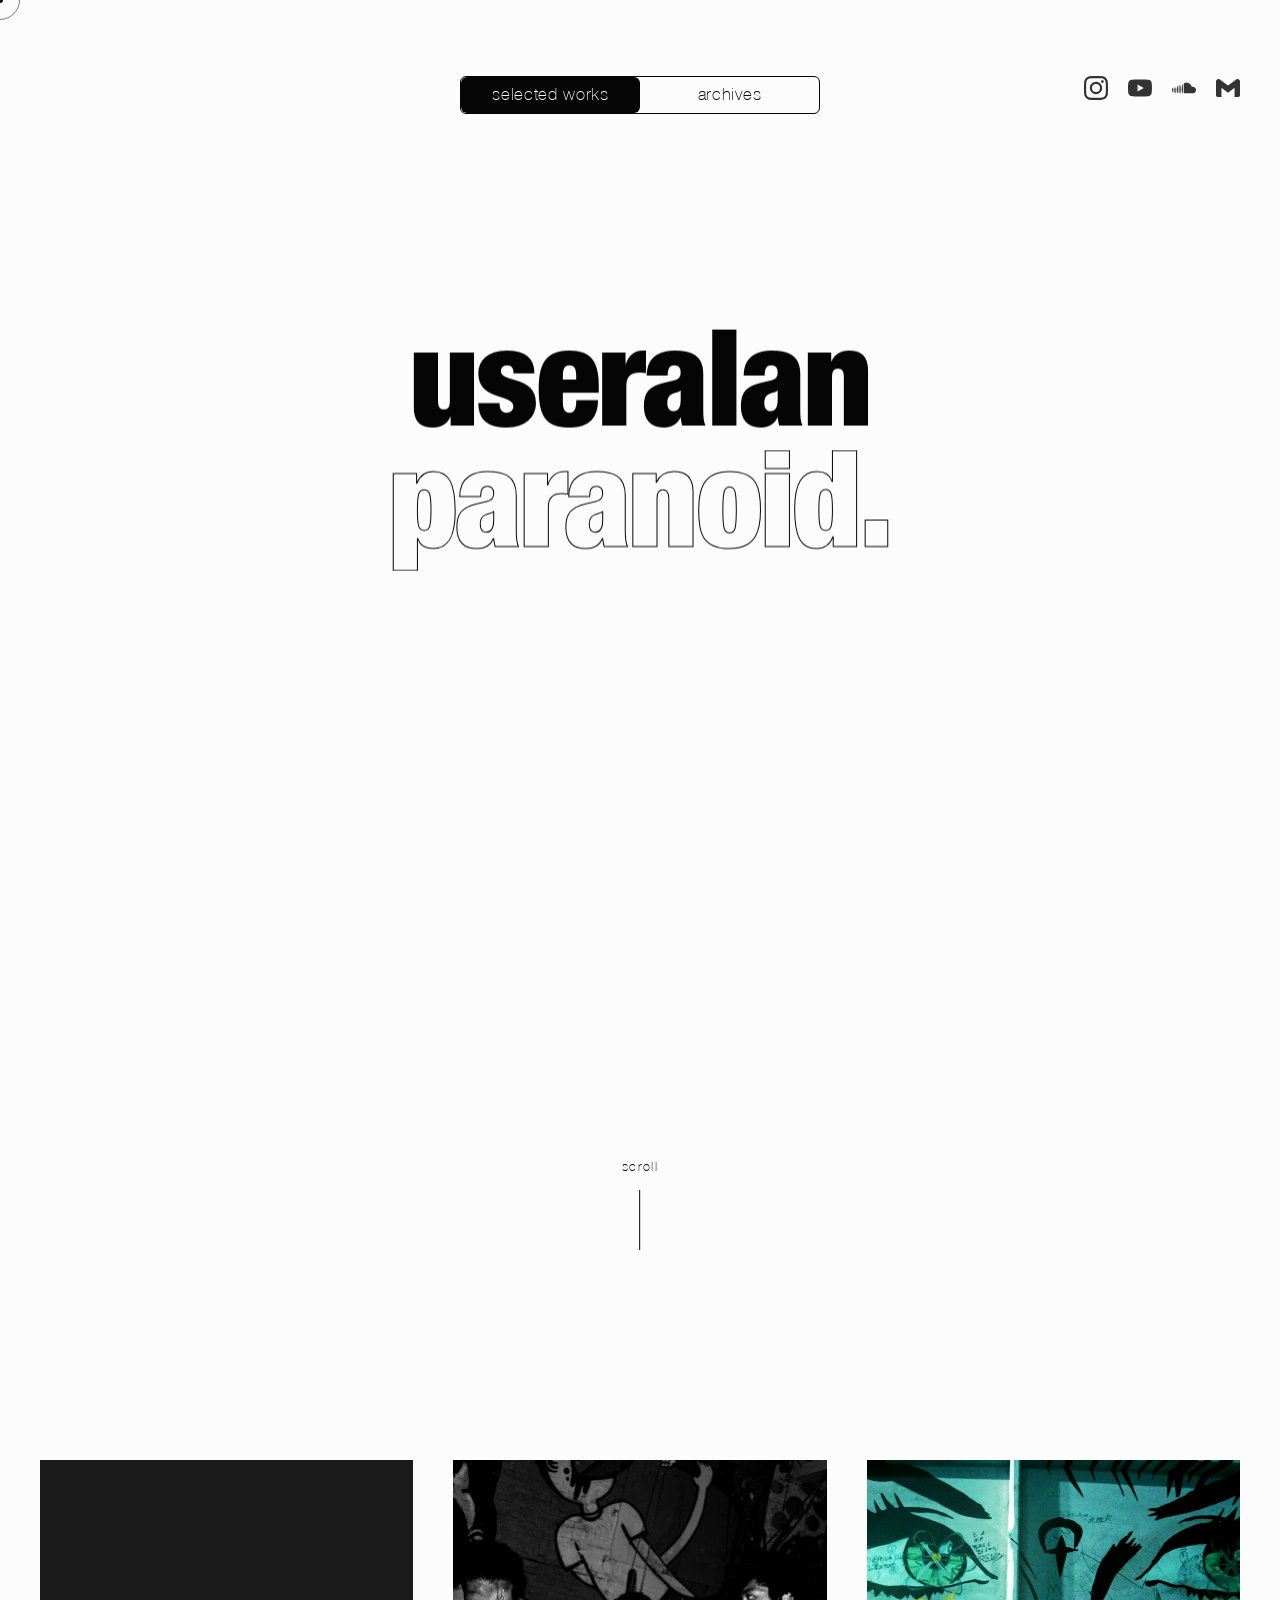
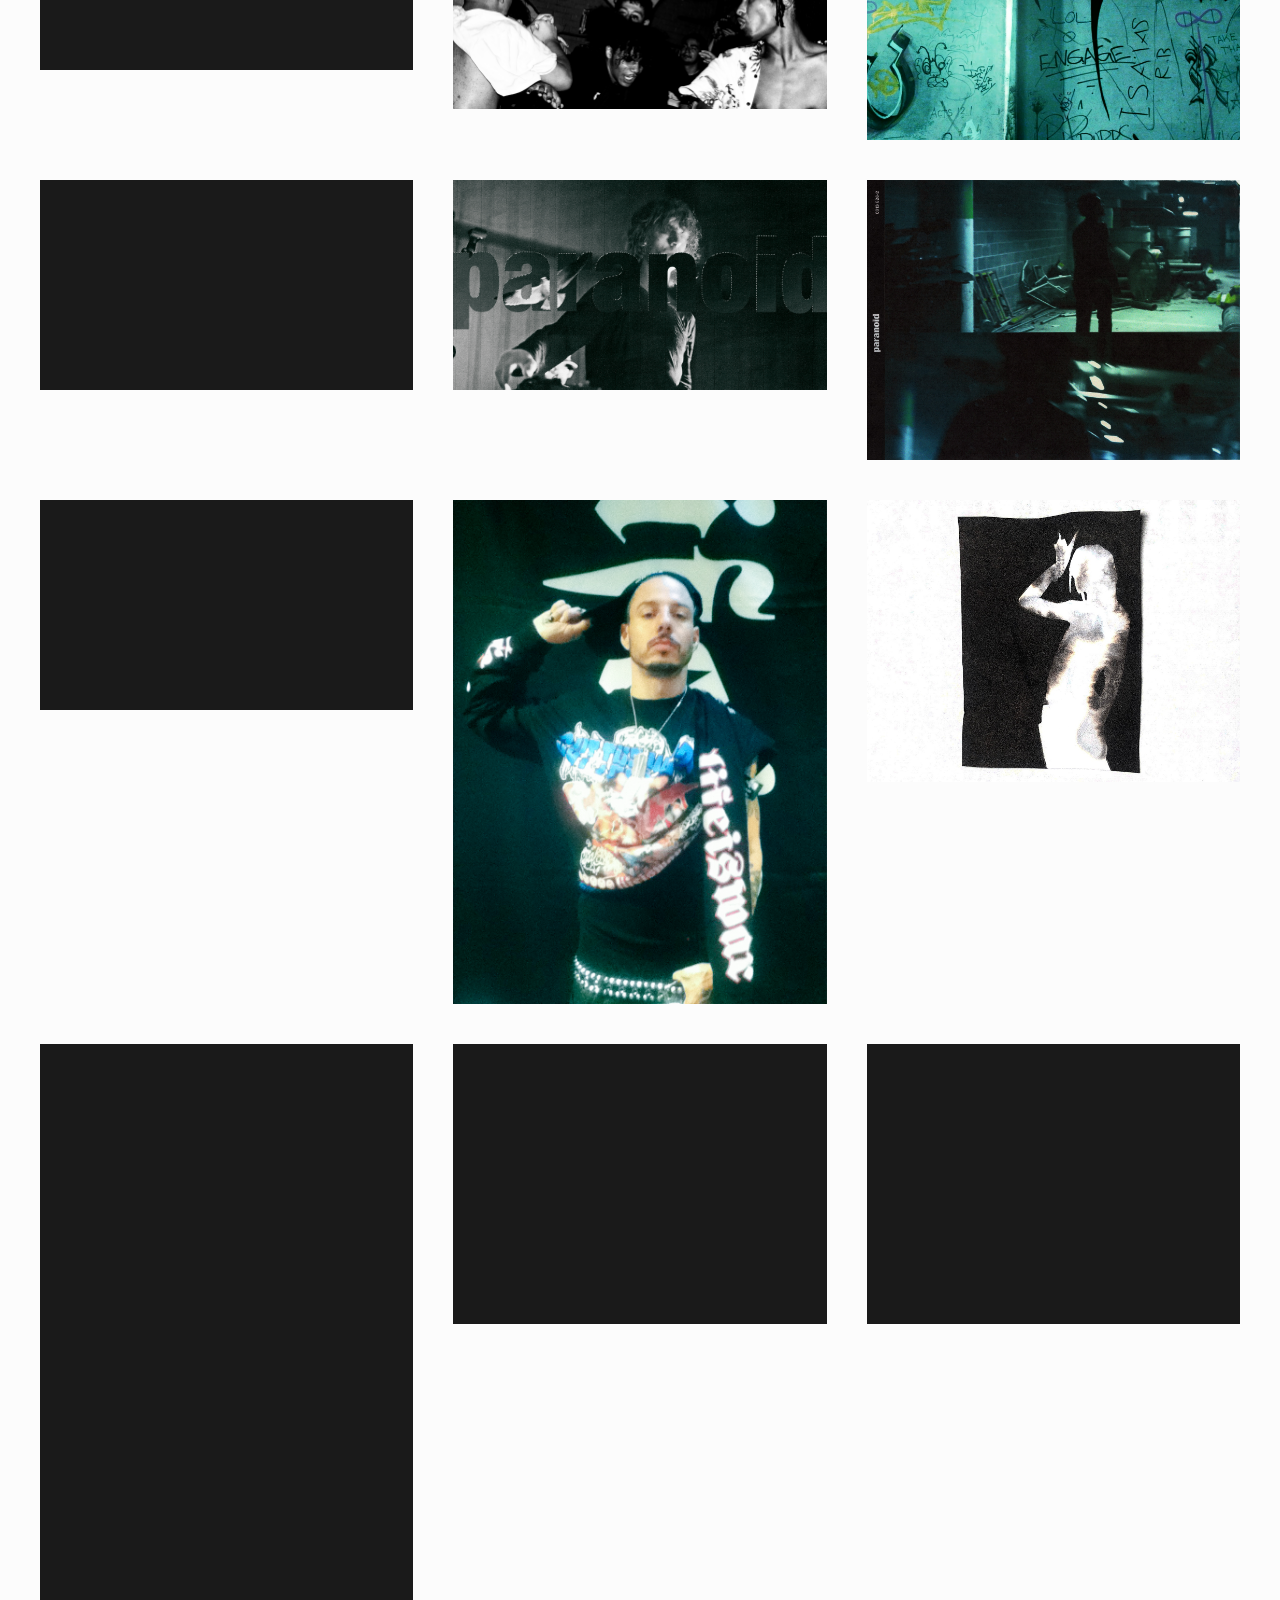
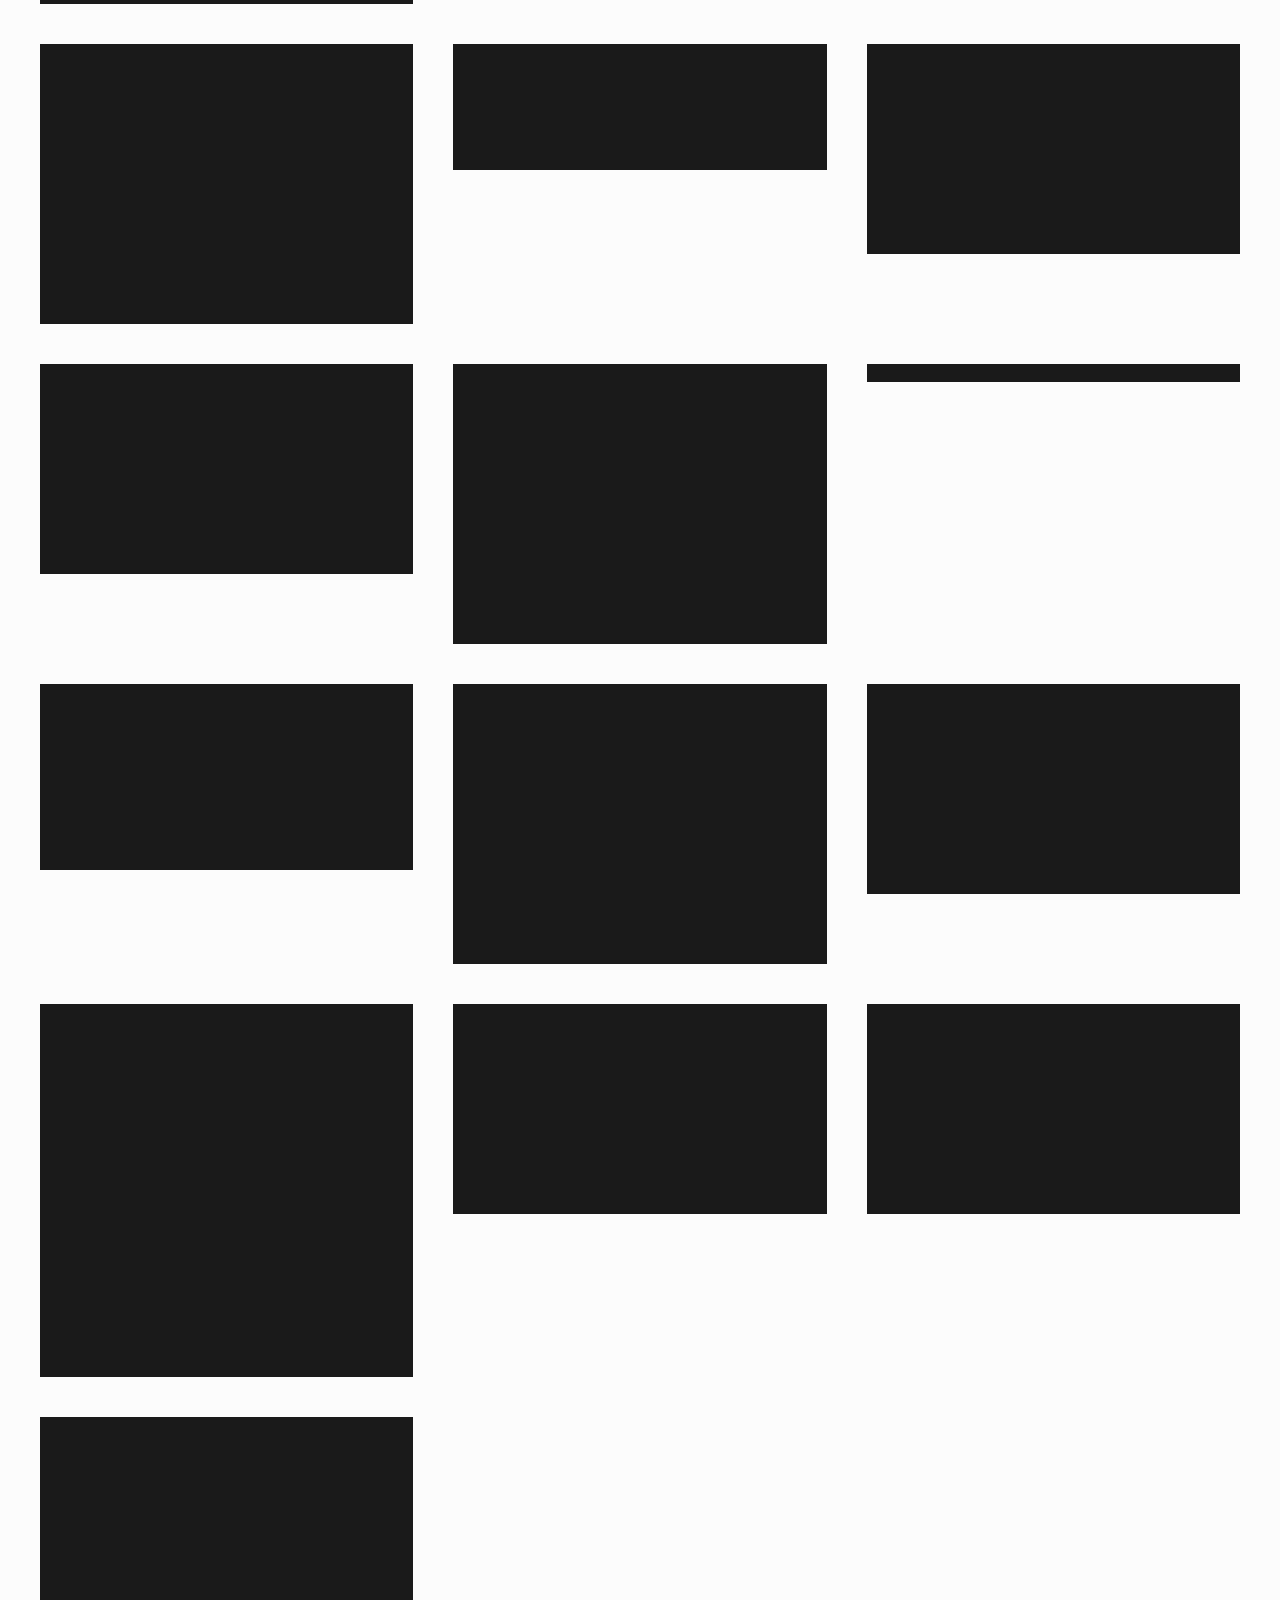
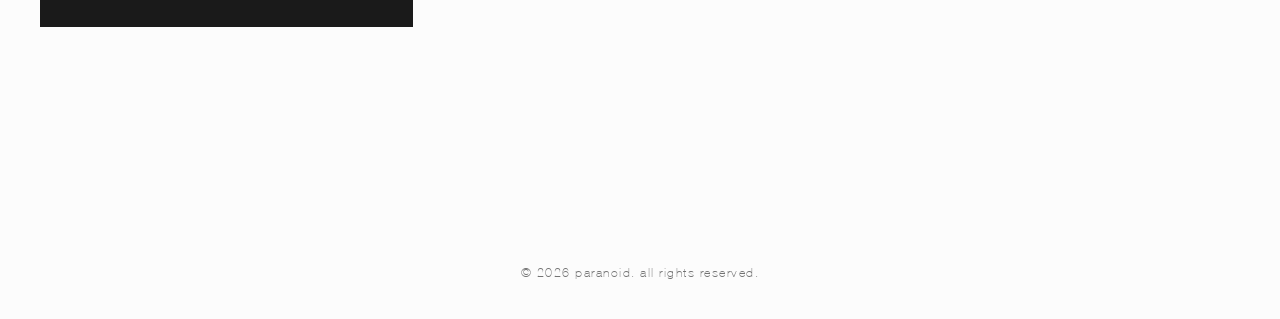
==== commit a7e604bc: "Center hero, page switch and scroll indicator; enlarge headline five percent" ====
--- a/index.html
+++ b/index.html
@@ -28,9 +28,9 @@
     <link rel="preconnect" href="https://s.ytimg.com">
 
     <!-- CSS -->
-    <link rel="stylesheet" href="css/main.css?v=11">
-    <link rel="stylesheet" href="css/grid.css?v=22">
-    <link rel="stylesheet" href="css/components.css?v=18">
+    <link rel="stylesheet" href="css/main.css?v=12">
+    <link rel="stylesheet" href="css/grid.css?v=23">
+    <link rel="stylesheet" href="css/components.css?v=19">
 </head>
 
 <body class="is-loading">
--- a/css/main.css
+++ b/css/main.css
@@ -102,7 +102,7 @@
 .stark-headline {
     font-family: var(--font-headline);
     font-weight: 700;
-    font-size: clamp(3rem, 10vw, 12rem);
+    font-size: clamp(3.15rem, 10.5vw, 12.6rem);
     line-height: 0.9;
 }
 
--- a/css/grid.css
+++ b/css/grid.css
@@ -52,6 +52,9 @@
 .hero-content {
     z-index: 10;
     width: max-content;
+    max-width: 100%;
+    align-self: center;
+    text-align: center;
     position: sticky; /* Context for absolute positioning of children */
     top: 50%;
     transform: translateY(-50%);
@@ -65,6 +68,7 @@
 
 .hero-state-scrolled {
     position: absolute;
+    width: 100%;
     top: 0;
     left: 0;
     opacity: var(--hero-scroll-progress);
@@ -113,7 +117,8 @@
 .scroll-indicator {
     position: absolute;
     bottom: -2.5rem;
-    left: 0;
+    left: 50%;
+    transform: translateX(-50%);
     display: flex;
     flex-direction: column;
     align-items: center;
--- a/css/components.css
+++ b/css/components.css
@@ -48,7 +48,8 @@
 .page-switch {
     position: absolute;
     top: calc(60px + 1rem);
-    left: var(--space-md);
+    left: 50%;
+    transform: translateX(-50%);
     z-index: 100;
     display: grid;
     grid-template-columns: 1fr 1fr;
@@ -121,8 +122,8 @@
     }
 
     .page-switch {
-        top: calc(60px + 0.75rem);
-        left: var(--space-sm);
+        top: 1.25rem;
+        left: 50%;
         width: min(56vw, 220px);
         font-size: 0.68rem;
     }
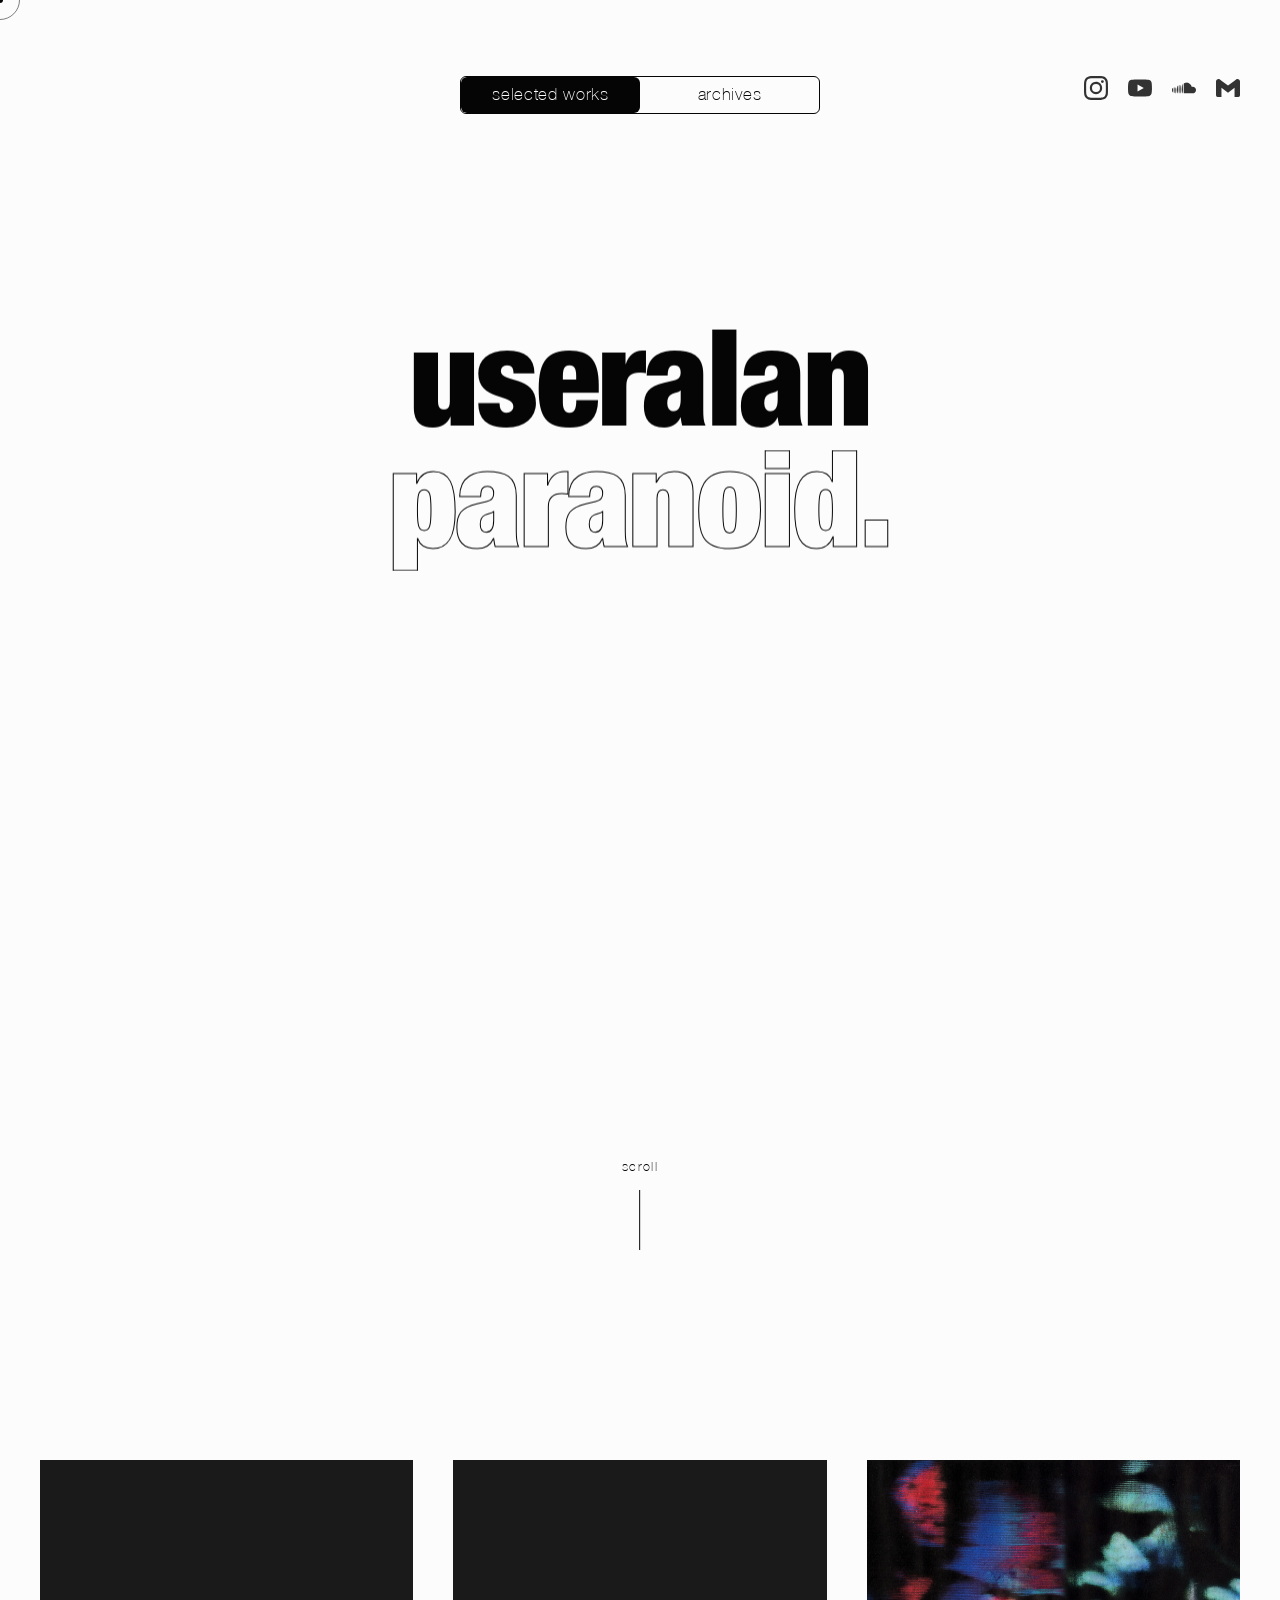
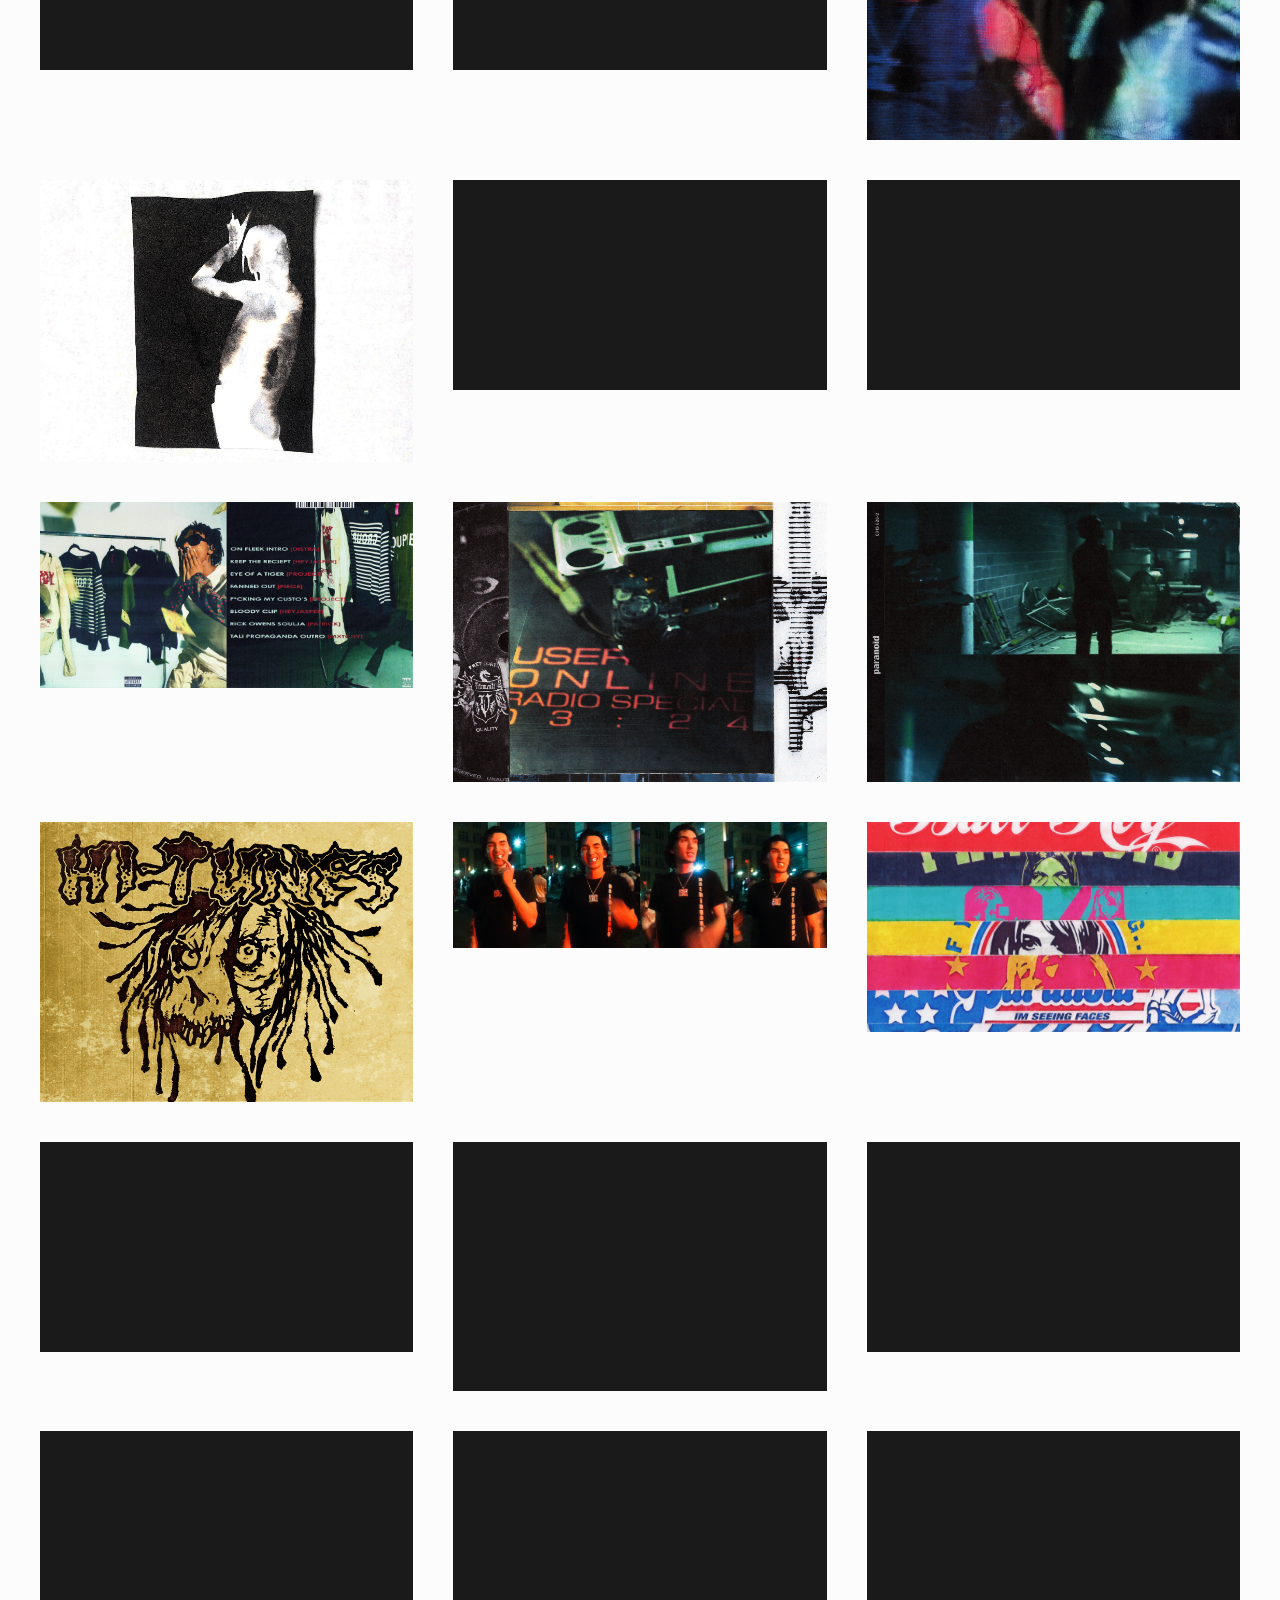
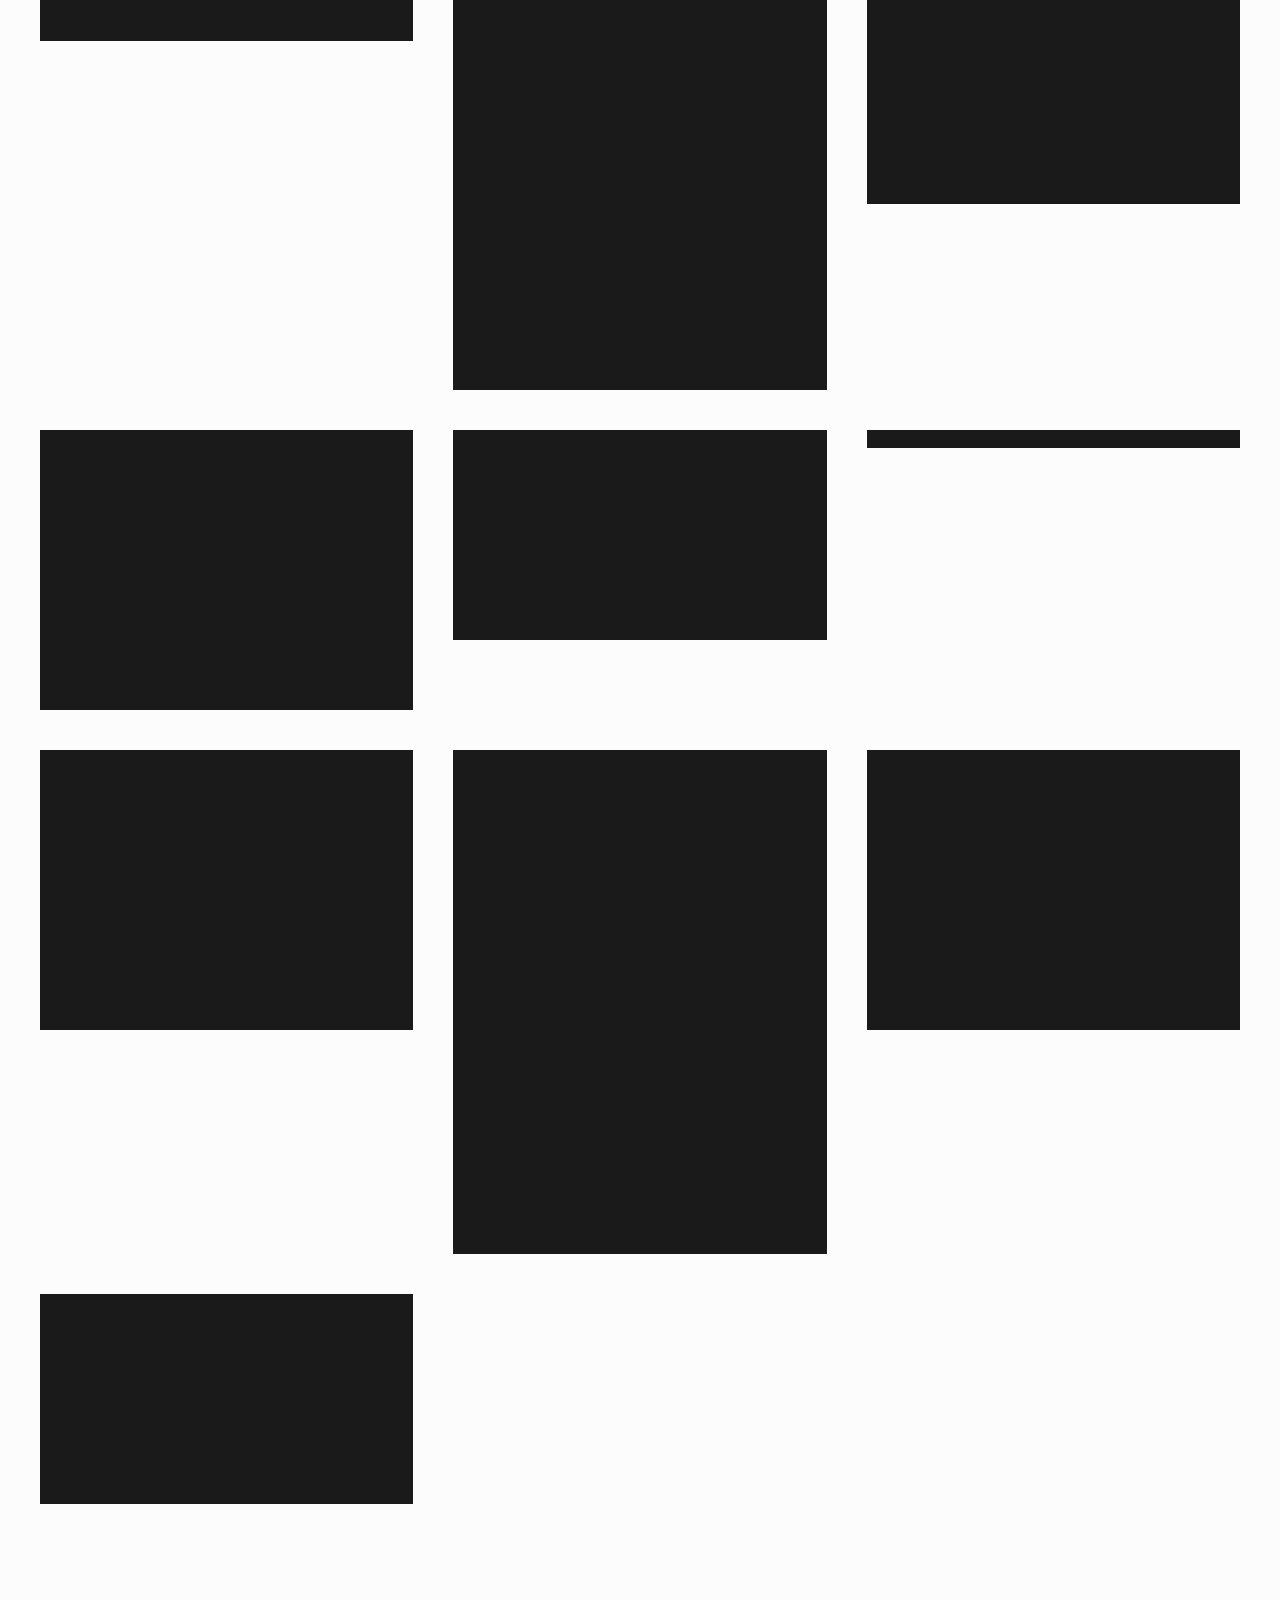
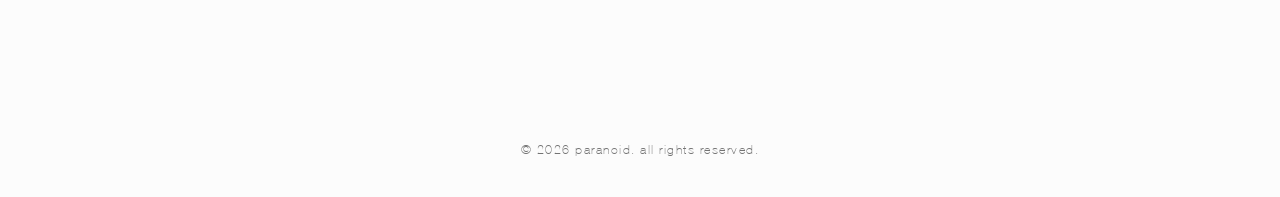
==== commit 7adc1b48: "Fade from white before revealing Selected Works headline" ====
--- a/index.html
+++ b/index.html
@@ -28,12 +28,13 @@
     <link rel="preconnect" href="https://s.ytimg.com">
 
     <!-- CSS -->
-    <link rel="stylesheet" href="css/main.css?v=12">
+    <link rel="stylesheet" href="css/main.css?v=13">
     <link rel="stylesheet" href="css/grid.css?v=23">
     <link rel="stylesheet" href="css/components.css?v=19">
 </head>
 
 <body class="is-loading">
+    <div class="page-intro" aria-hidden="true"></div>
     <div class="cursor-dot"></div>
     <div class="cursor-outline"></div>
 
--- a/css/main.css
+++ b/css/main.css
@@ -172,3 +172,22 @@
     font-family: inherit;
     font-weight: 100;
 }
+
+/* Initial Selected Works entrance: white, page fade, then headline reveal. */
+.page-intro {
+    position: fixed;
+    inset: 0;
+    z-index: 10000;
+    background: #fff;
+    pointer-events: none;
+    animation: pageIntroFade 850ms ease-in-out 100ms both;
+}
+
+@keyframes pageIntroFade {
+    from { opacity: 1; }
+    to { opacity: 0; }
+}
+
+@media (prefers-reduced-motion: reduce) {
+    .page-intro { display: none; animation: none; }
+}
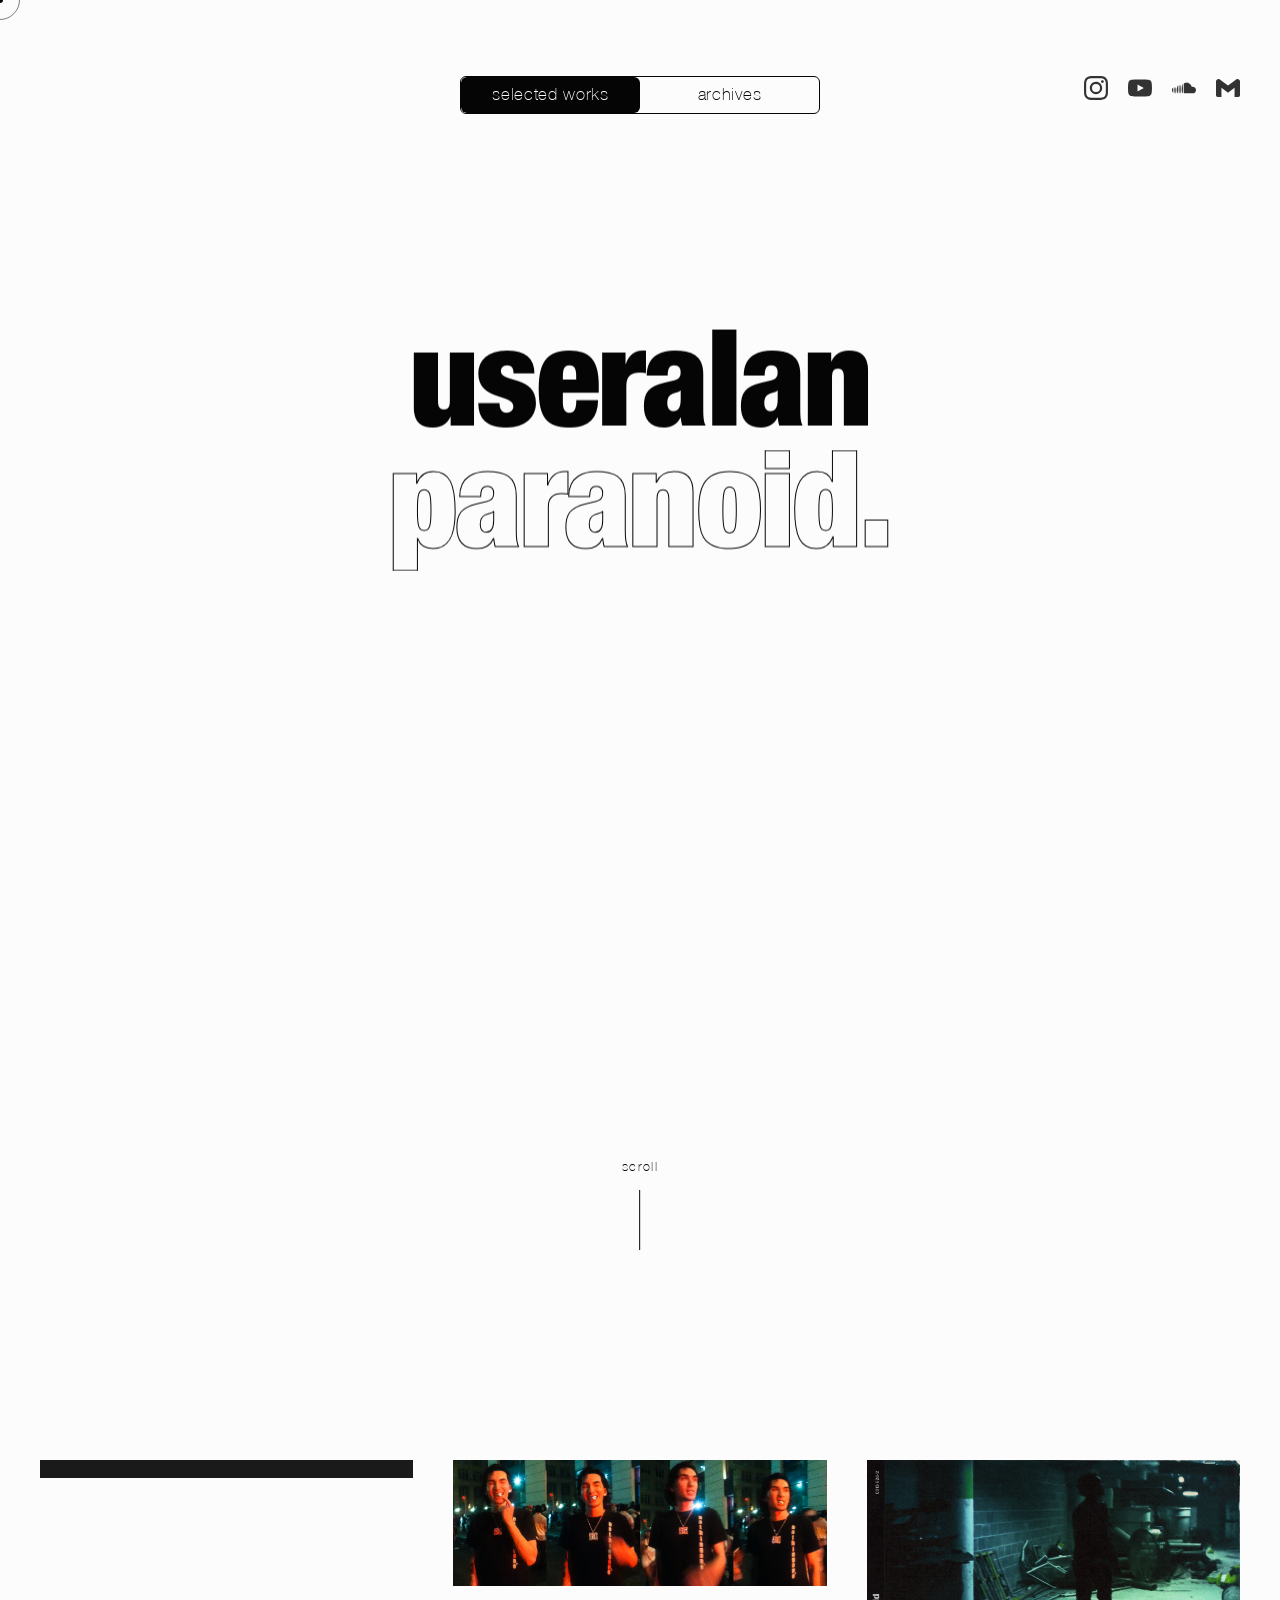
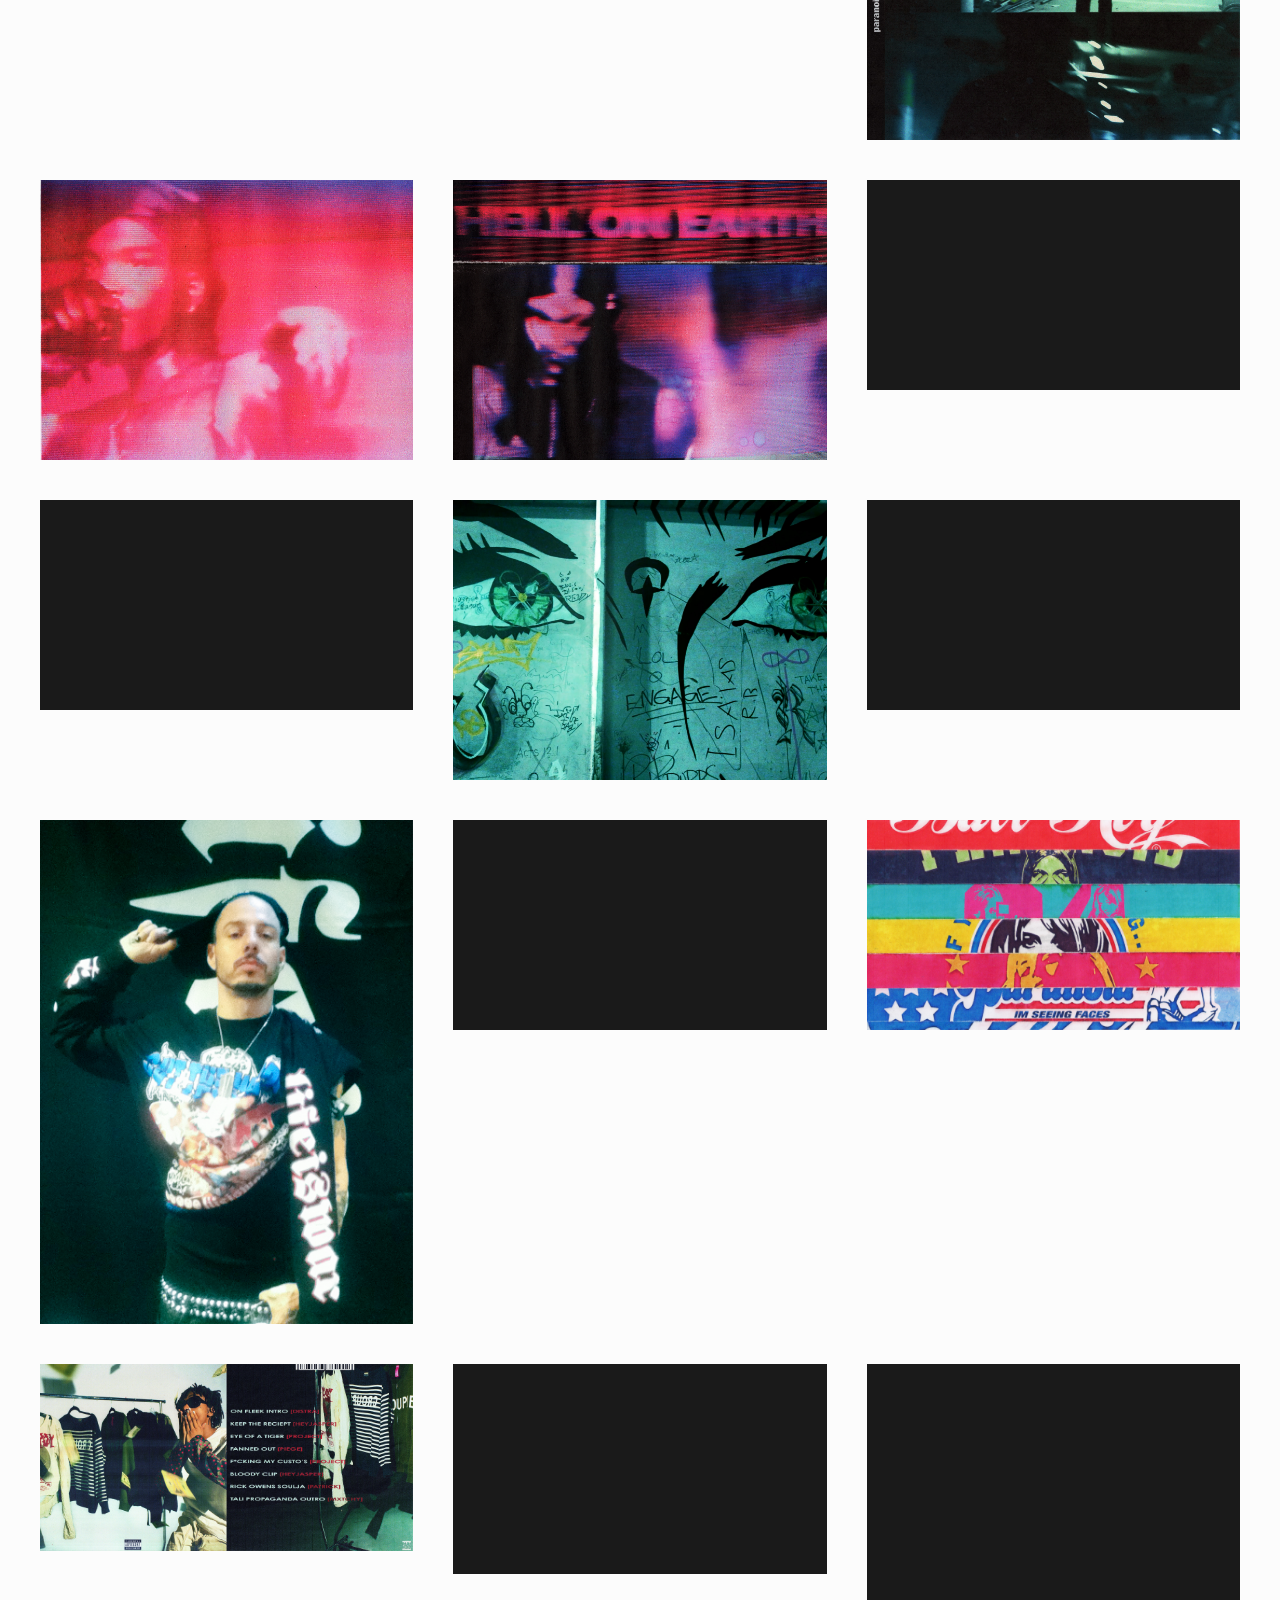
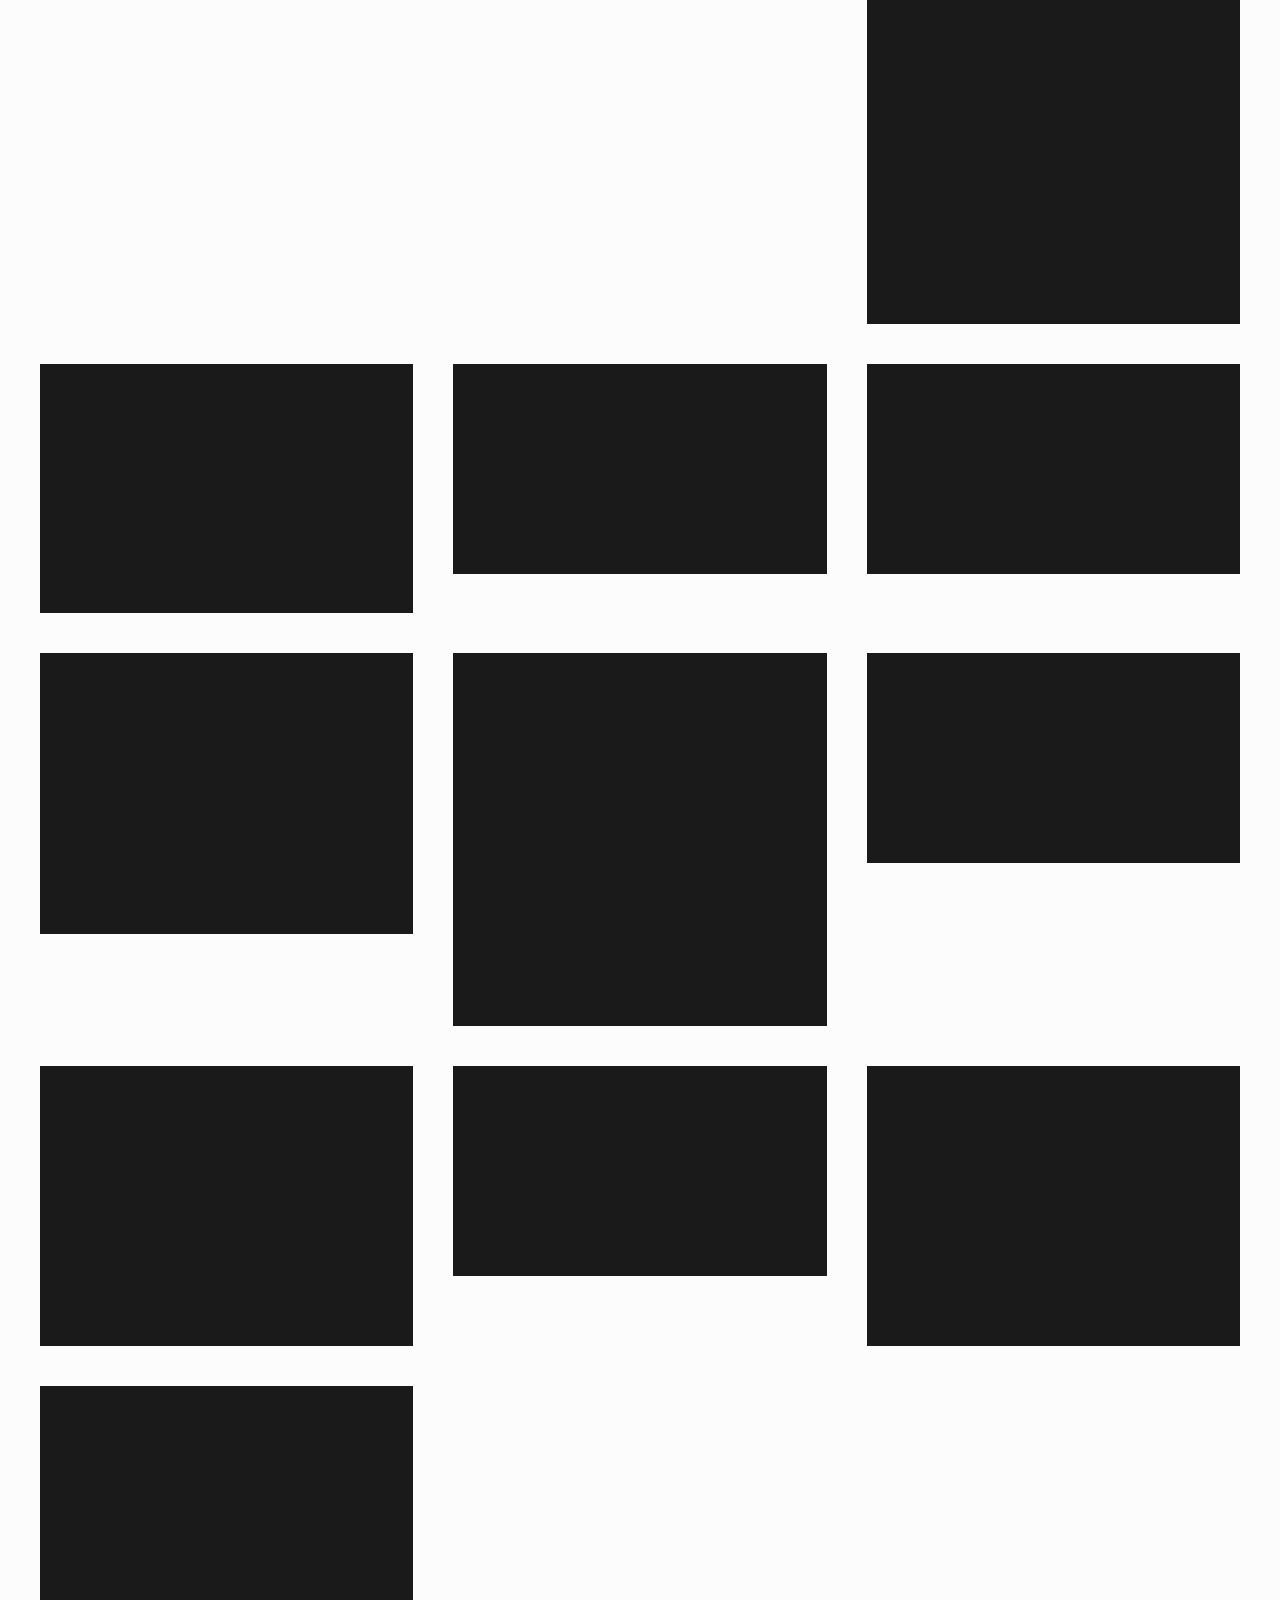
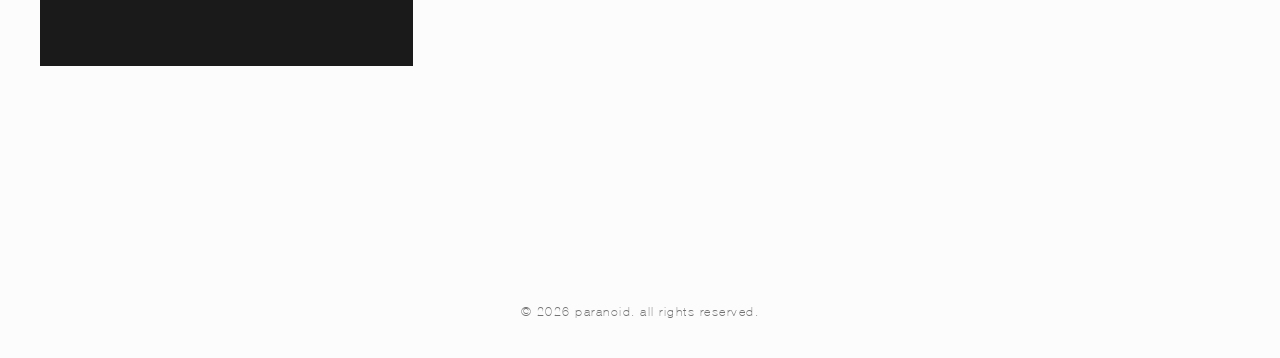
==== commit 709b8fe0: "Refresh script cache for sequenced entrance animation" ====
--- a/index.html
+++ b/index.html
@@ -247,7 +247,7 @@
     </div>
 
     <!-- JS -->
-    <script src="js/main.js?v=18" defer></script>
+    <script src="js/main.js?v=19" defer></script>
 </body>
 
 </html>
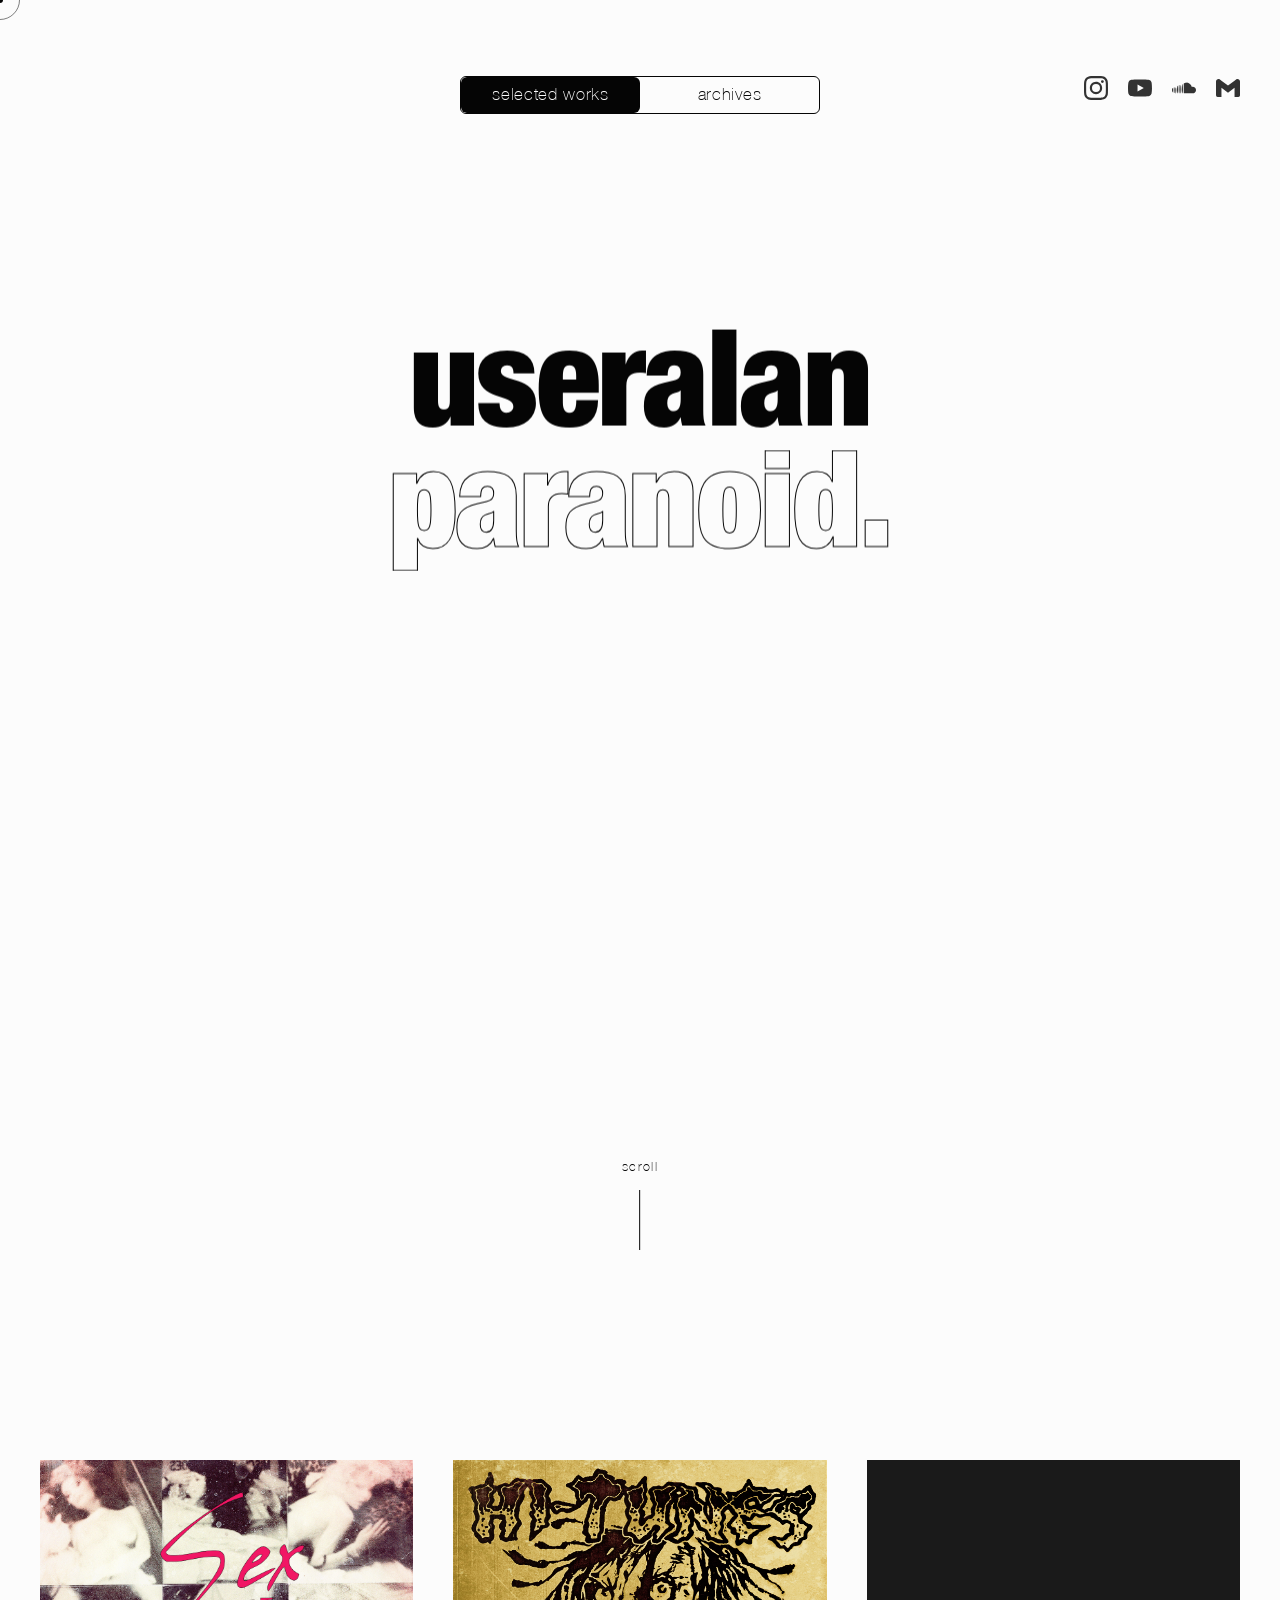
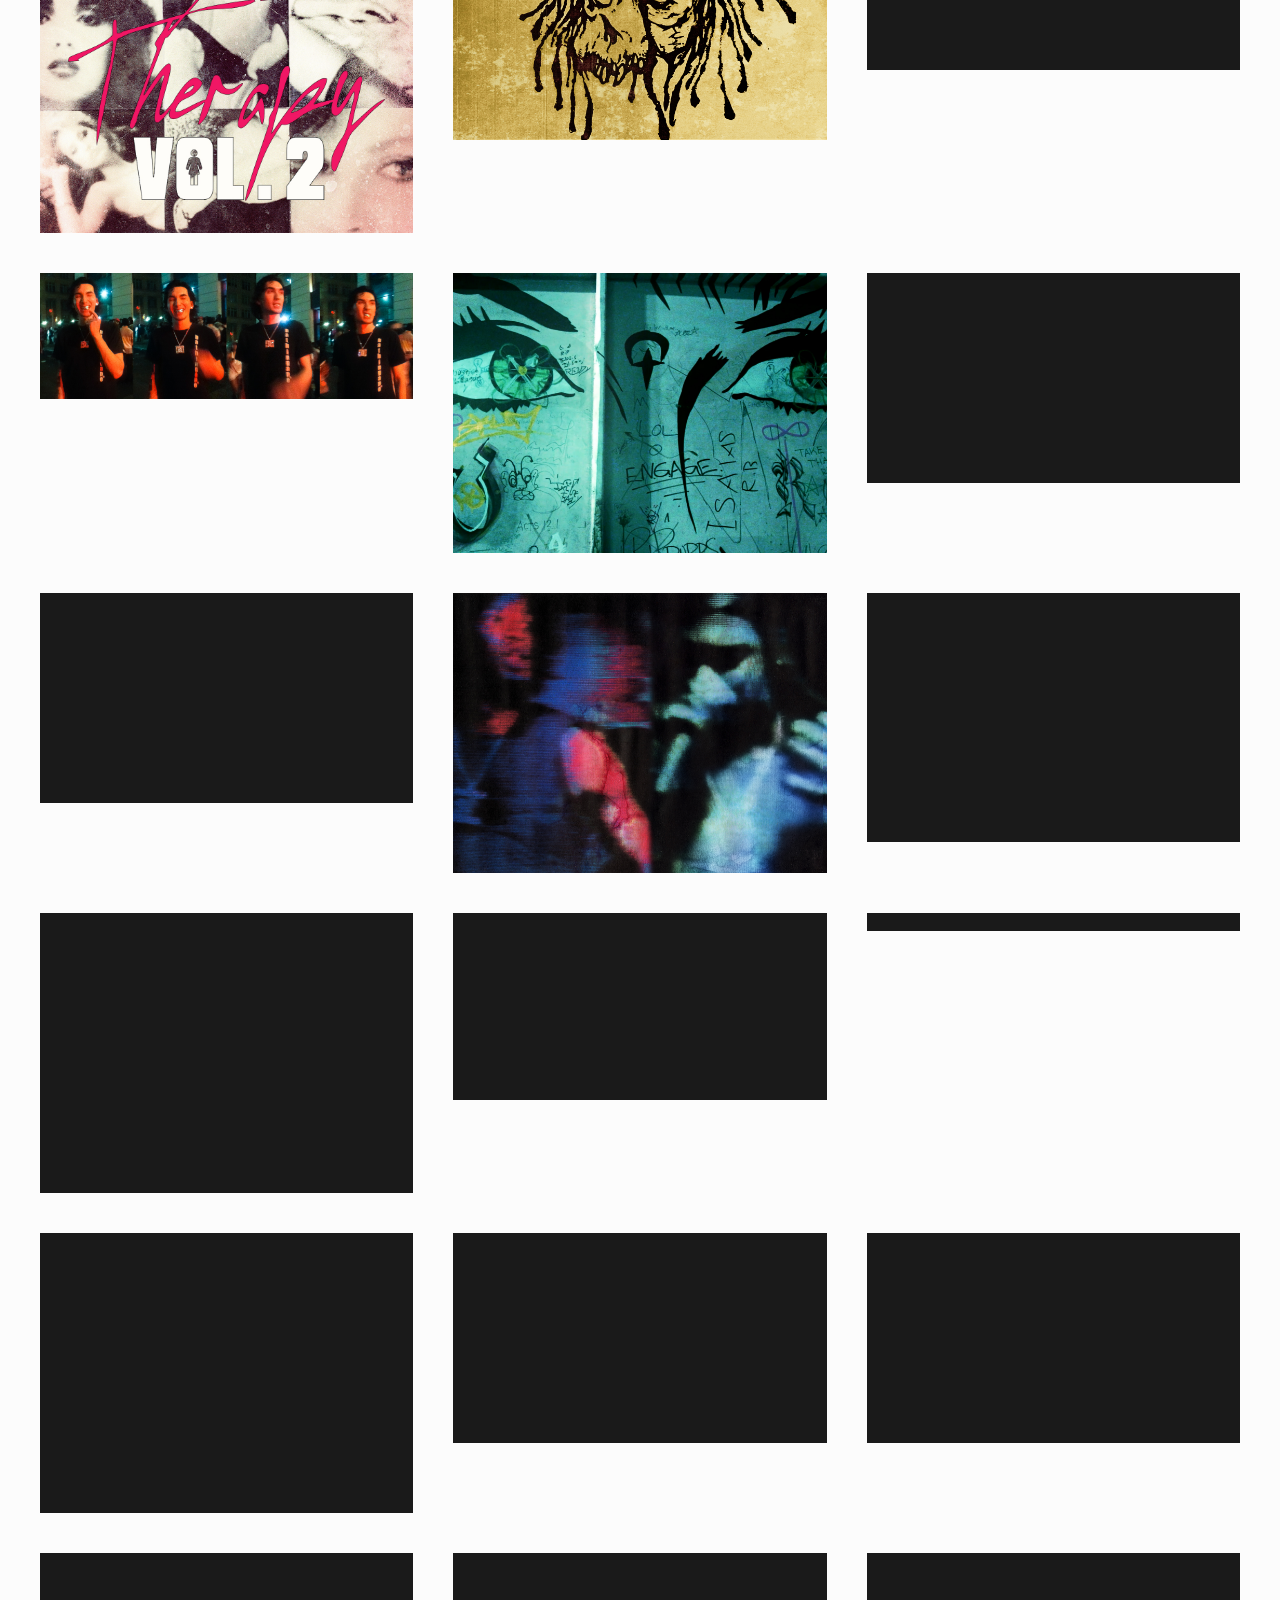
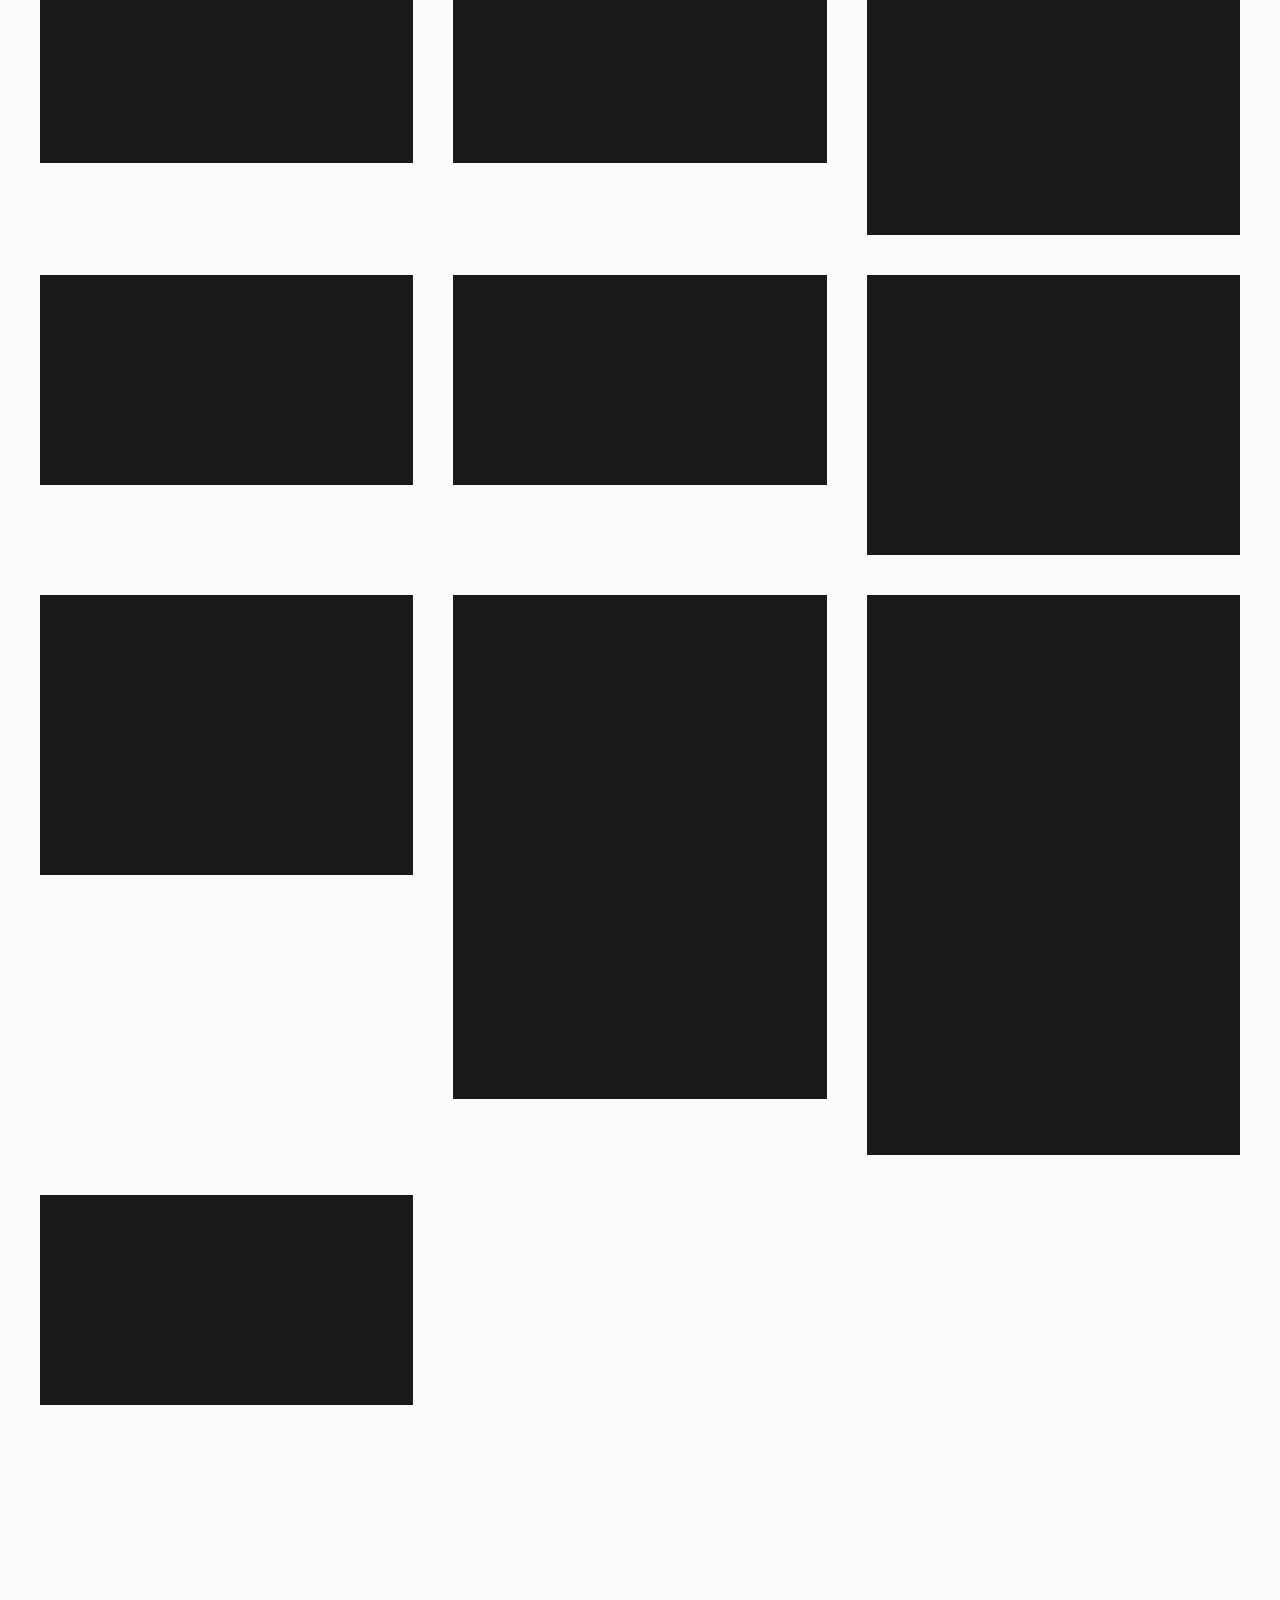
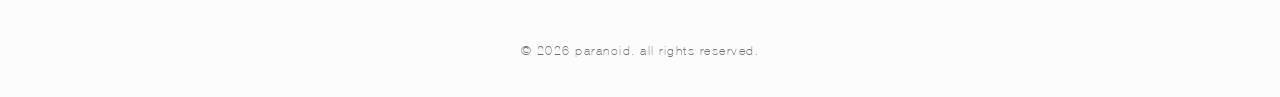
==== commit 2f70f4d7: "Start entrance fade after fonts are ready and restore hero position" ====
--- a/index.html
+++ b/index.html
@@ -28,13 +28,14 @@
     <link rel="preconnect" href="https://s.ytimg.com">
 
     <!-- CSS -->
-    <link rel="stylesheet" href="css/main.css?v=13">
+    <link rel="stylesheet" href="css/main.css?v=14">
     <link rel="stylesheet" href="css/grid.css?v=23">
     <link rel="stylesheet" href="css/components.css?v=19">
 </head>
 
 <body class="is-loading">
     <div class="page-intro" aria-hidden="true"></div>
+    <noscript><style>.page-intro { display: none; }</style></noscript>
     <div class="cursor-dot"></div>
     <div class="cursor-outline"></div>
 
@@ -247,7 +248,7 @@
     </div>
 
     <!-- JS -->
-    <script src="js/main.js?v=19" defer></script>
+    <script src="js/main.js?v=20" defer></script>
 </body>
 
 </html>
--- a/css/main.css
+++ b/css/main.css
@@ -173,21 +173,20 @@
     font-weight: 100;
 }
 
-/* Initial Selected Works entrance: white, page fade, then headline reveal. */
+
+/* Keep the white cover in place until the entrance sequence is ready. */
 .page-intro {
     position: fixed;
     inset: 0;
     z-index: 10000;
     background: #fff;
+    opacity: 1;
     pointer-events: none;
-    animation: pageIntroFade 850ms ease-in-out 100ms both;
 }
-
-@keyframes pageIntroFade {
-    from { opacity: 1; }
-    to { opacity: 0; }
+.page-intro.is-fading {
+    transition: opacity 1200ms cubic-bezier(0.4, 0, 0.2, 1);
+    opacity: 0;
 }
-
 @media (prefers-reduced-motion: reduce) {
-    .page-intro { display: none; animation: none; }
+    .page-intro { display: none; transition: none; }
 }
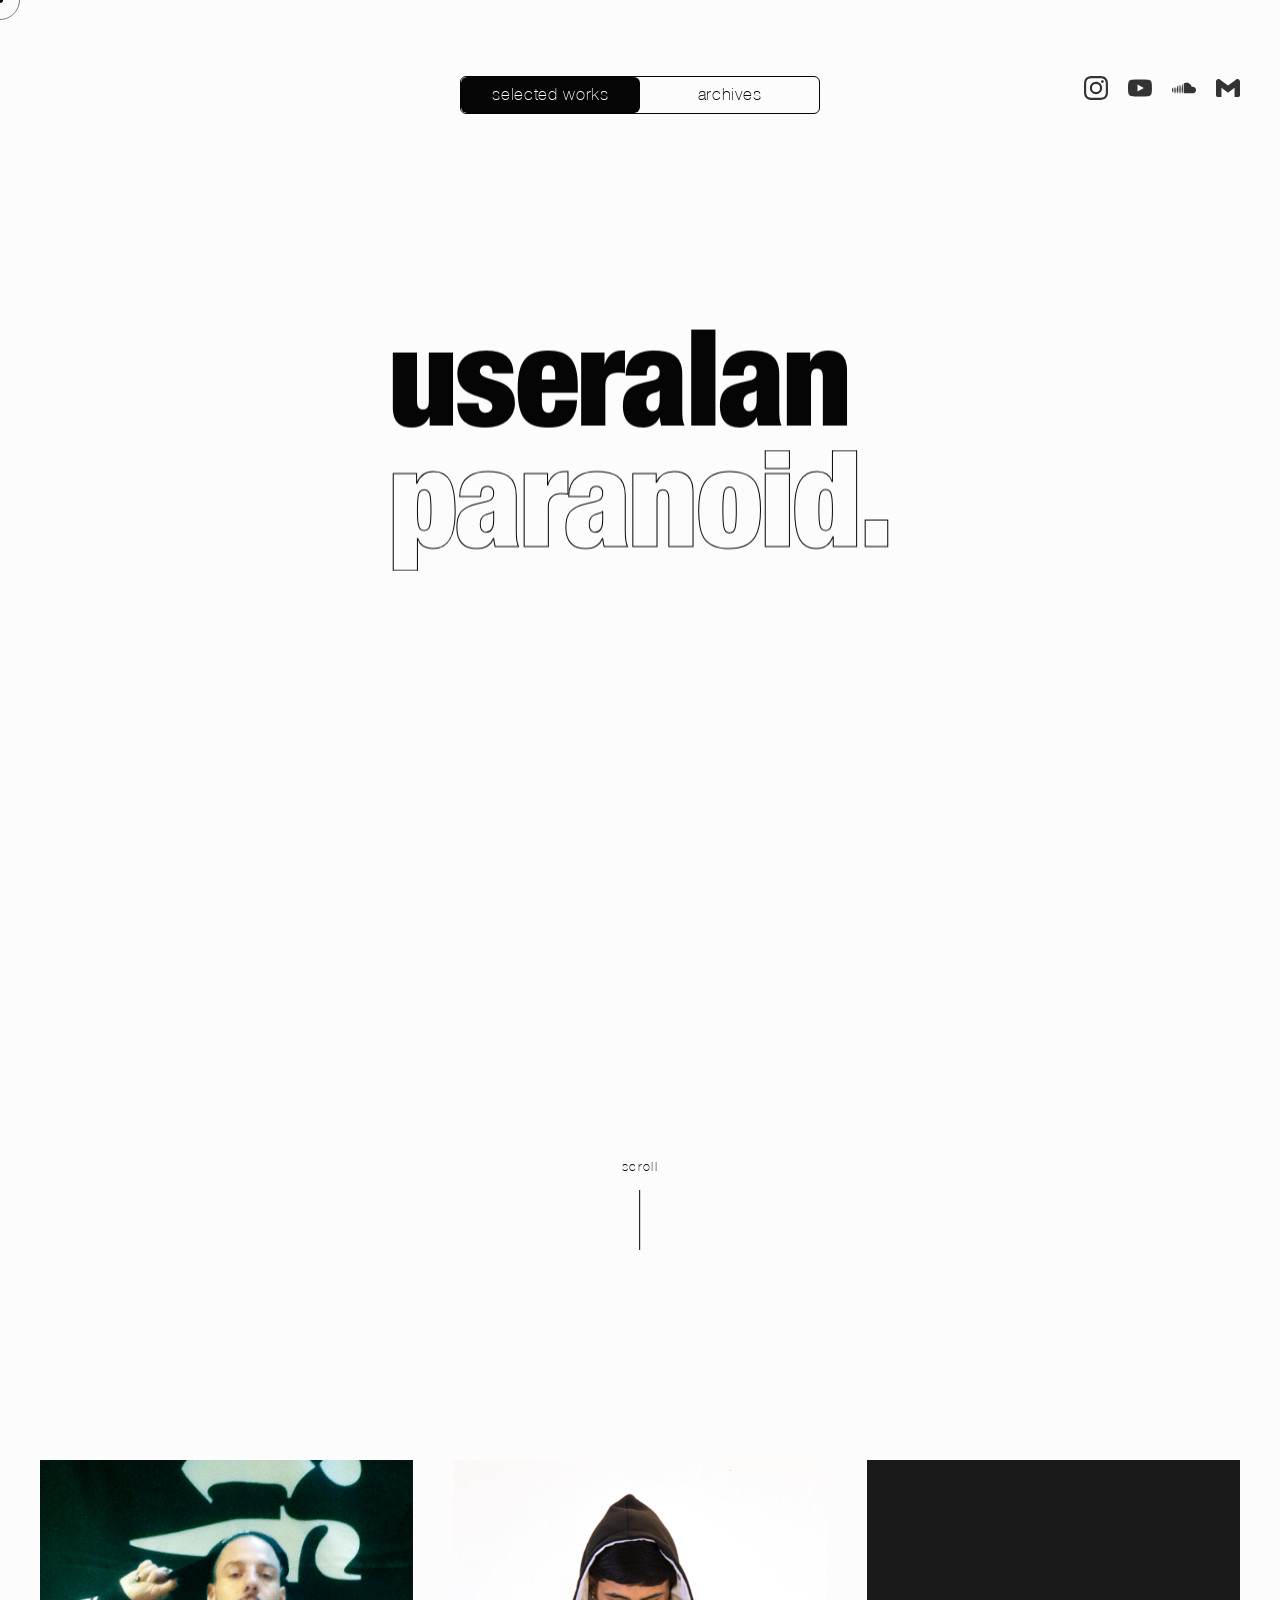
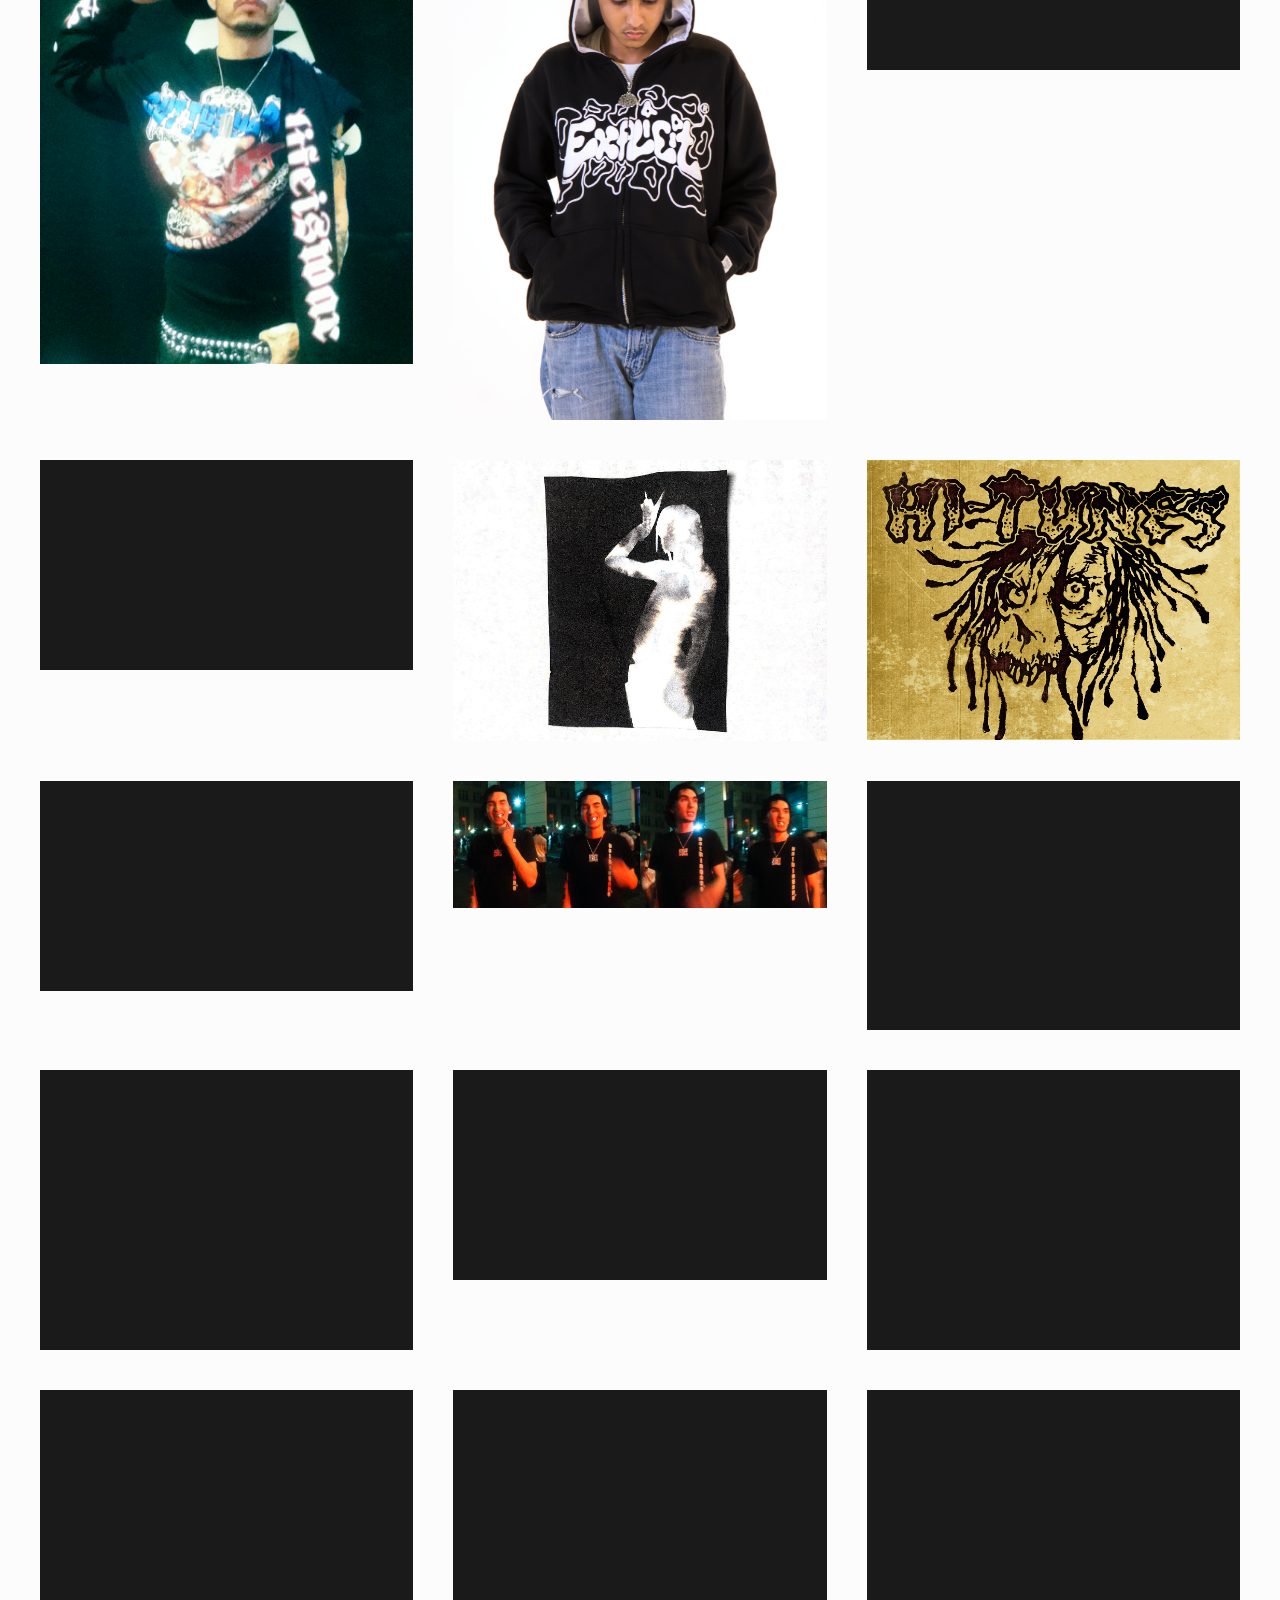
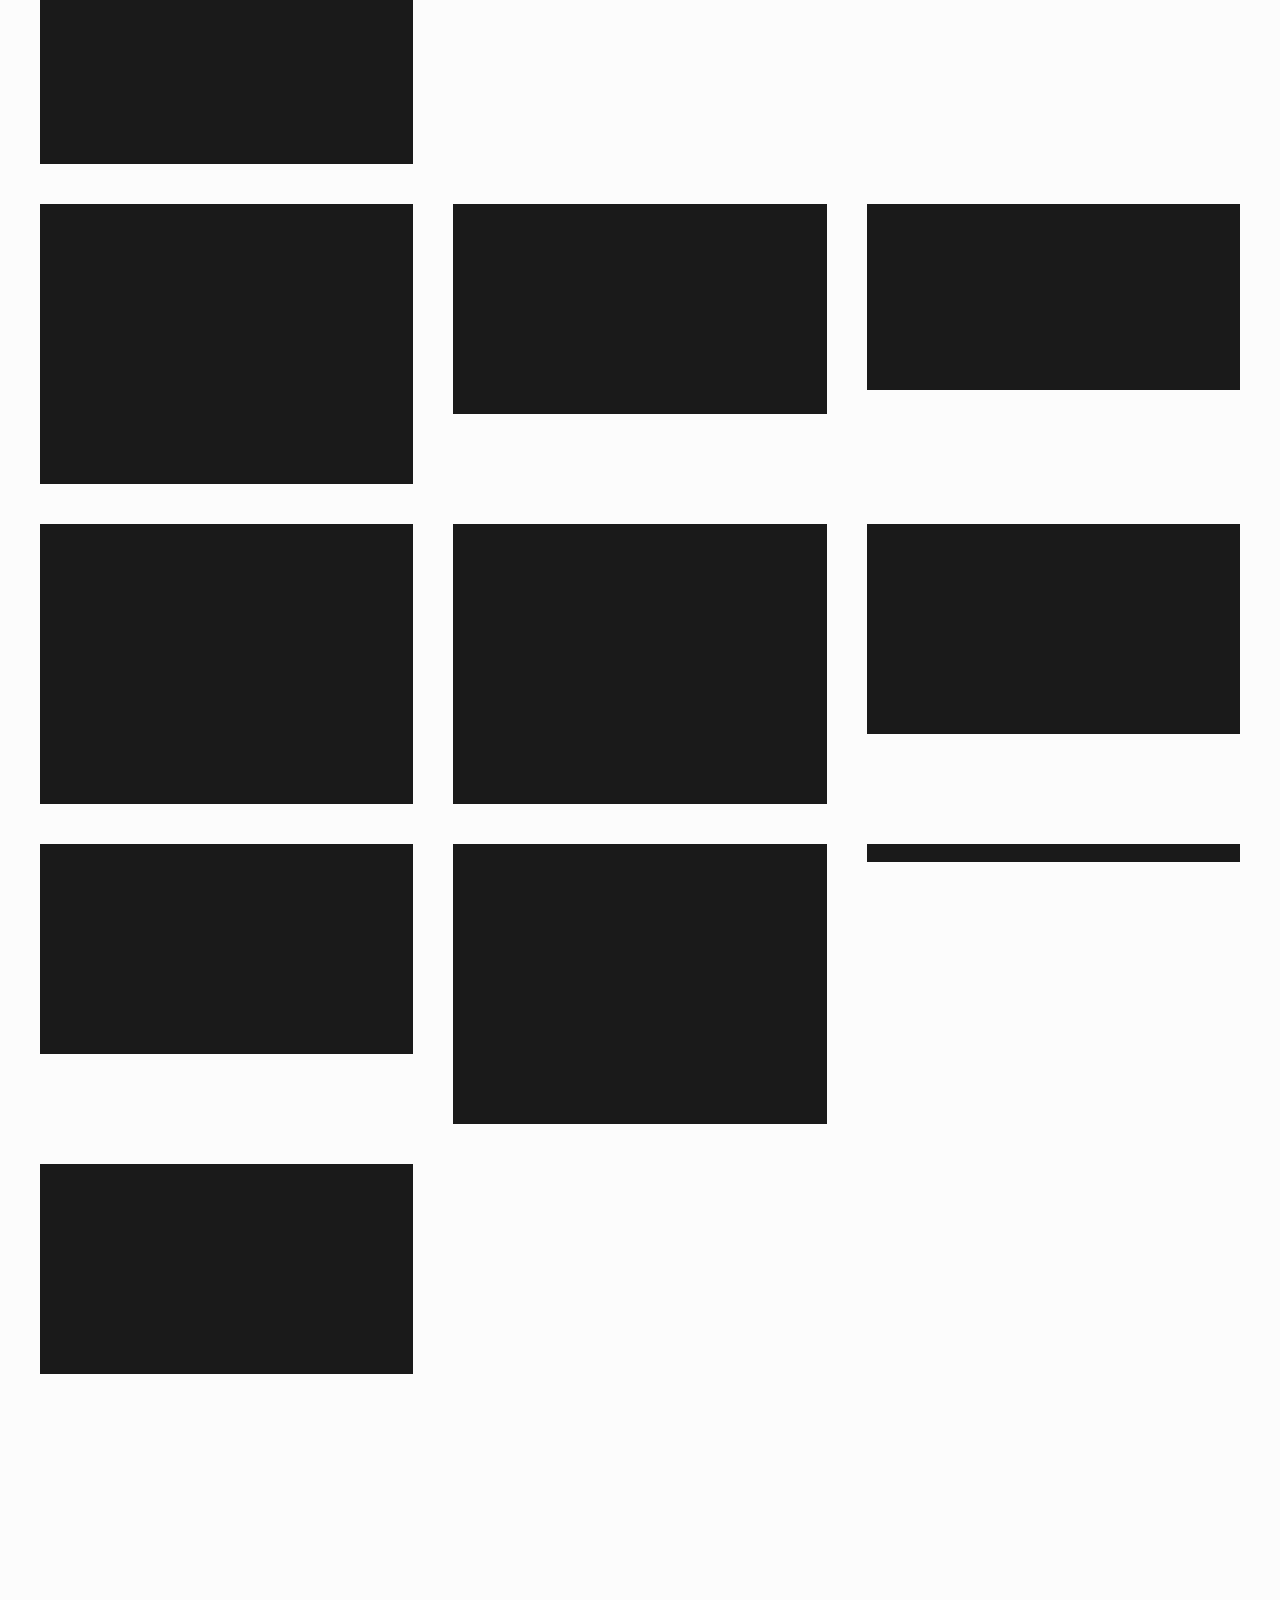
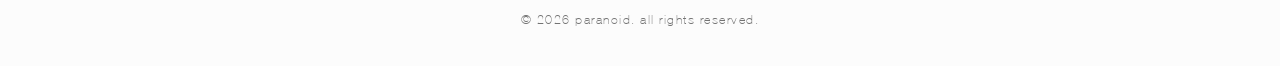
==== commit 815abc21: "Align headline lines to a common left edge within centered hero" ====
--- a/index.html
+++ b/index.html
@@ -29,7 +29,7 @@
 
     <!-- CSS -->
     <link rel="stylesheet" href="css/main.css?v=14">
-    <link rel="stylesheet" href="css/grid.css?v=23">
+    <link rel="stylesheet" href="css/grid.css?v=24">
     <link rel="stylesheet" href="css/components.css?v=19">
 </head>
 
--- a/css/grid.css
+++ b/css/grid.css
@@ -54,7 +54,7 @@
     width: max-content;
     max-width: 100%;
     align-self: center;
-    text-align: center;
+    text-align: left;
     position: sticky; /* Context for absolute positioning of children */
     top: 50%;
     transform: translateY(-50%);
